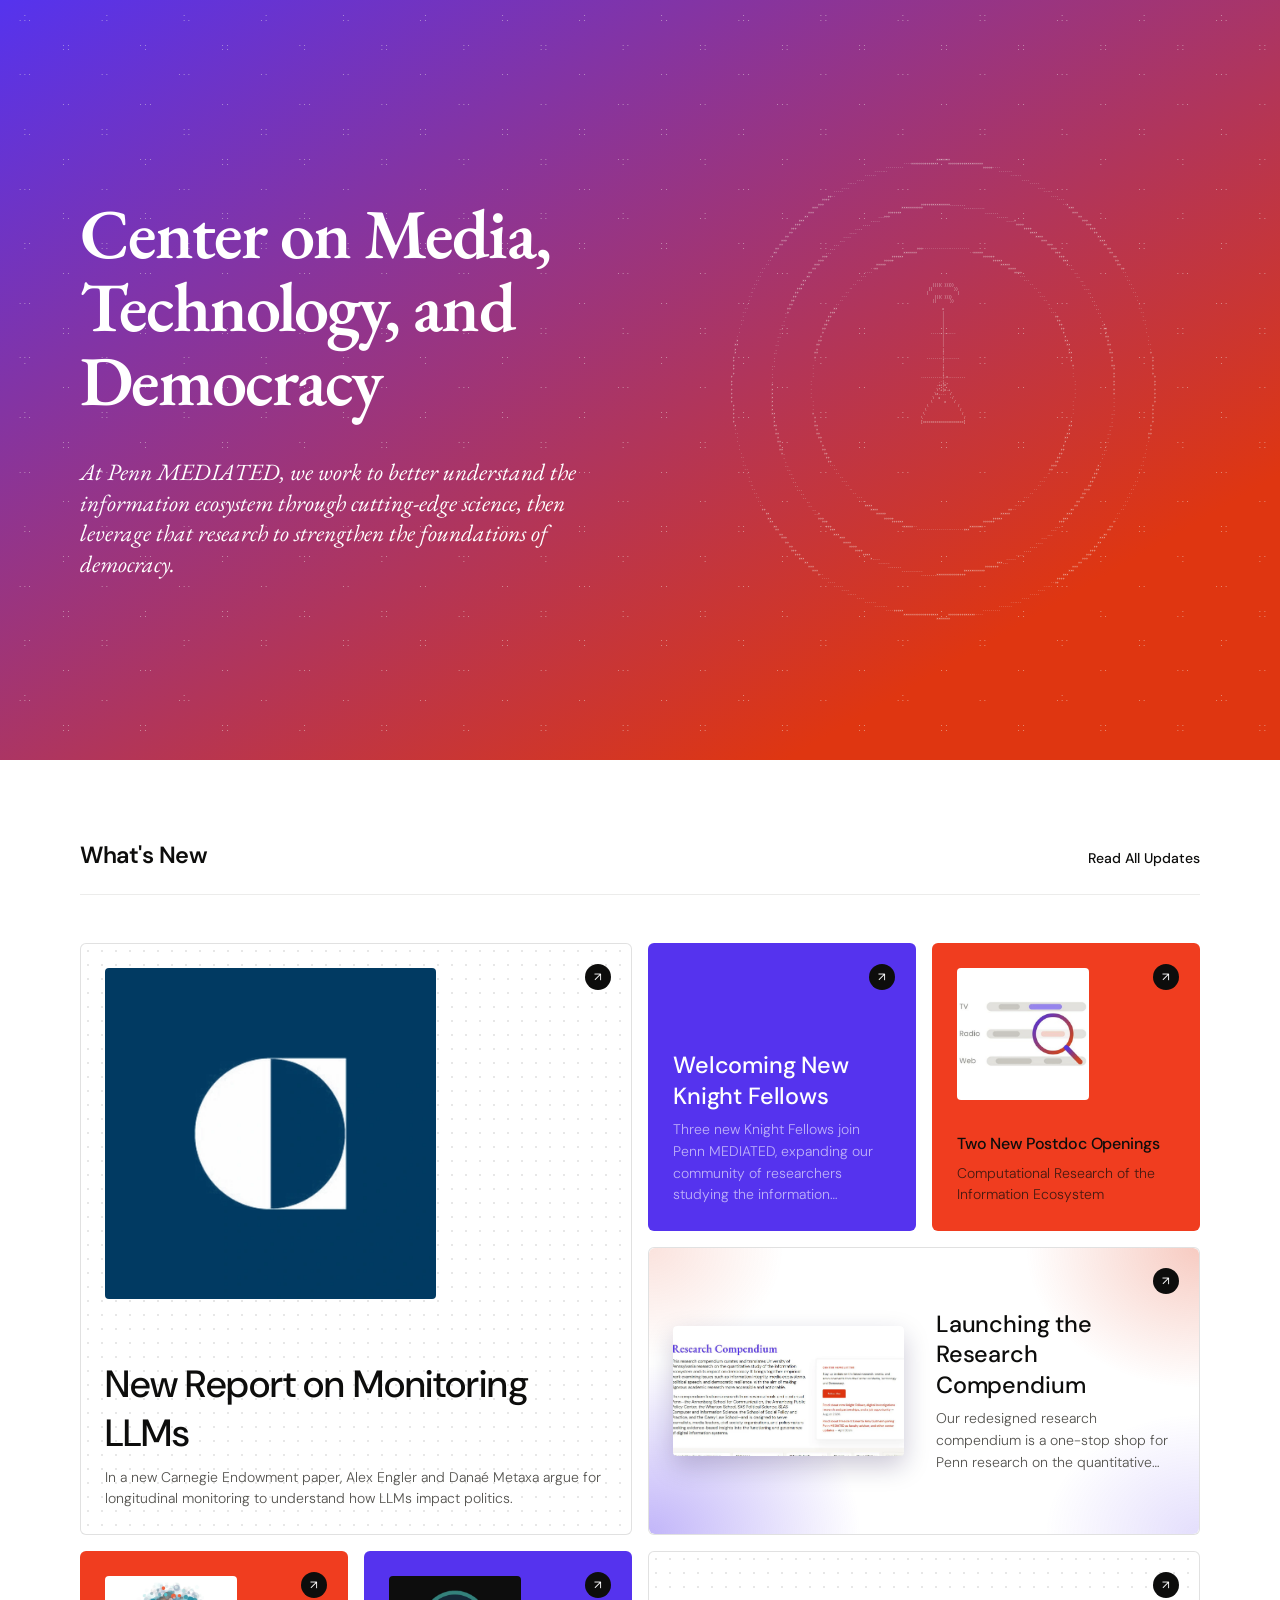
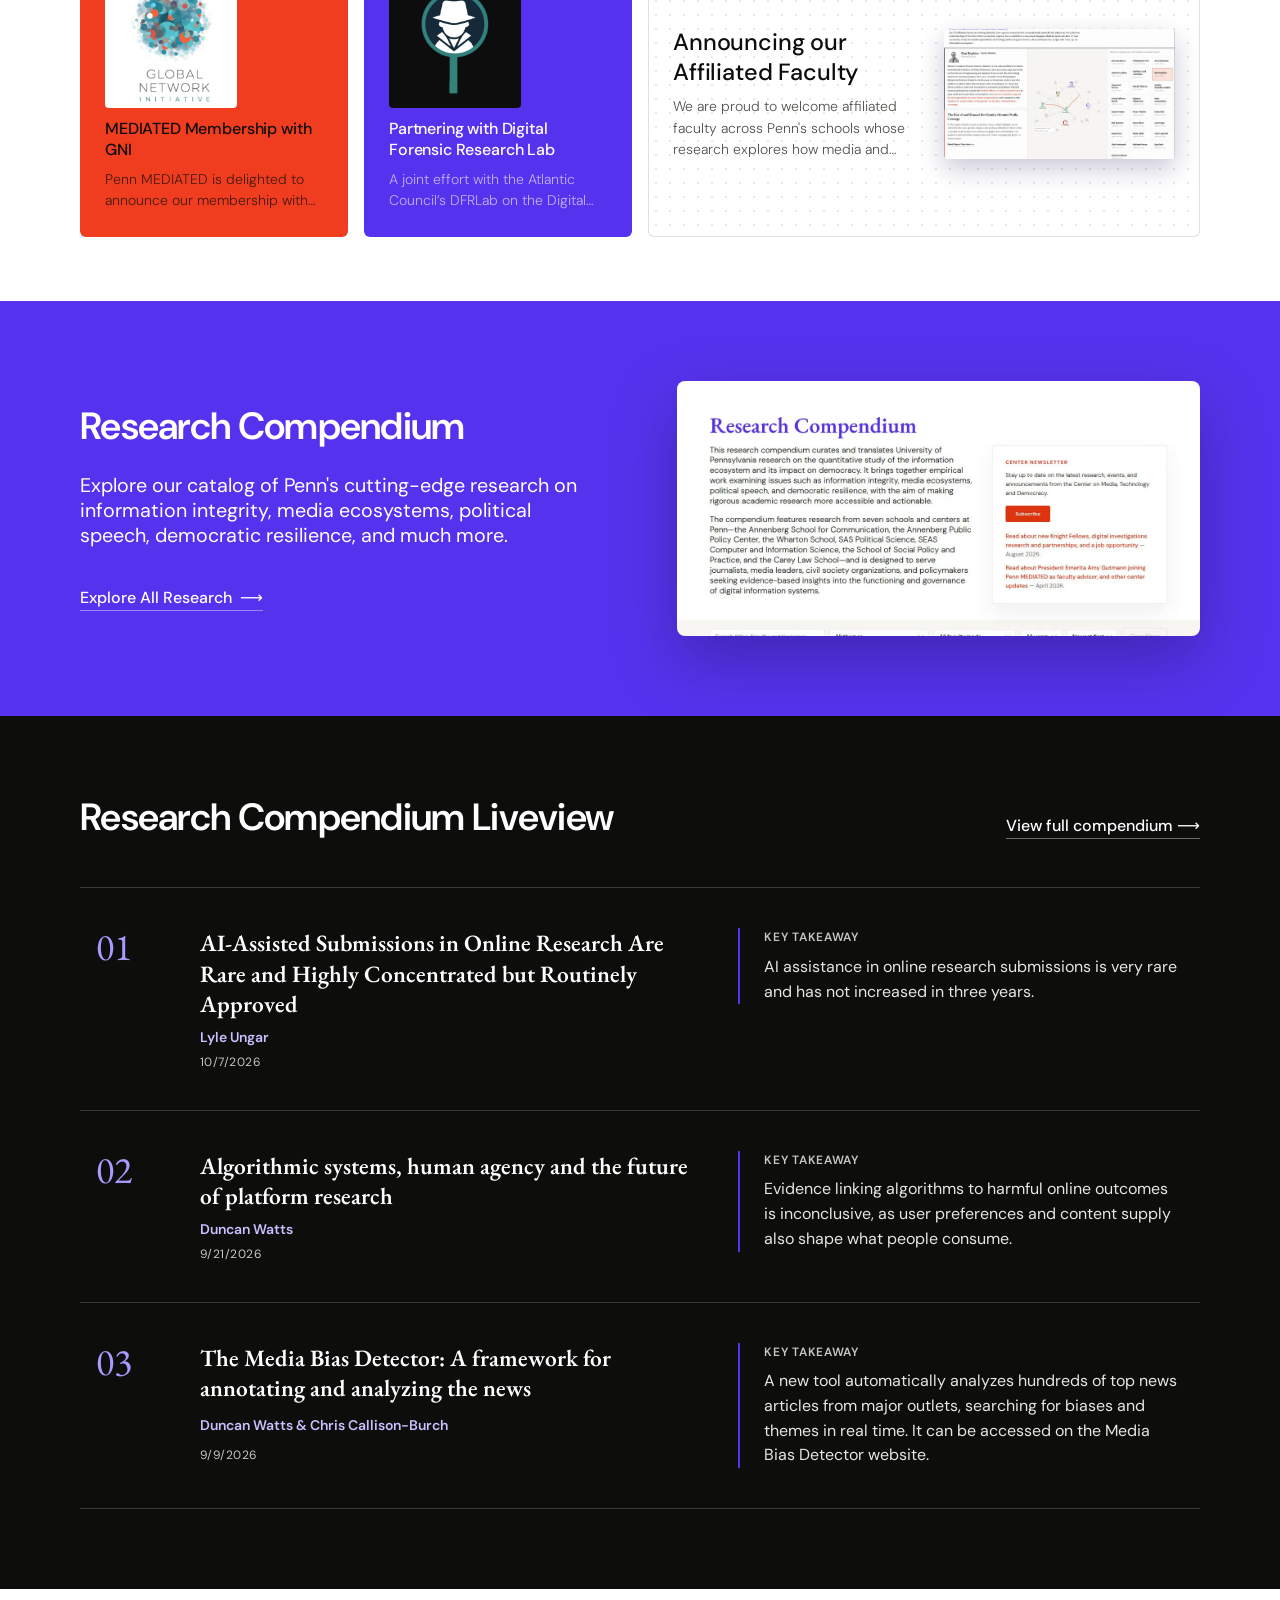
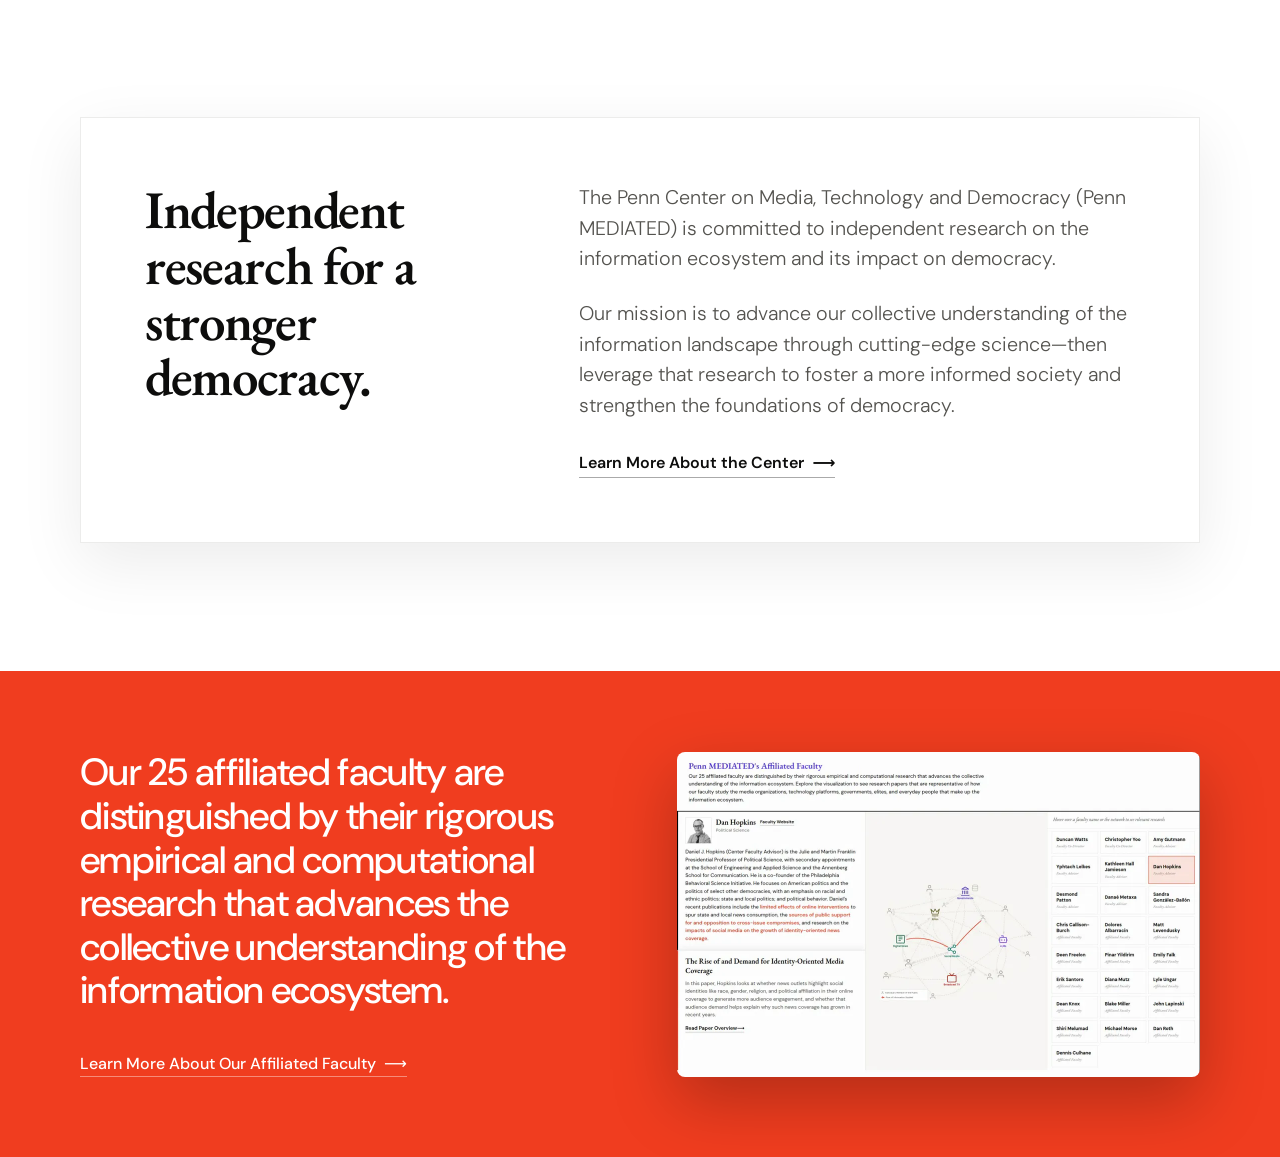
==== preview/refs-heads-dev/index.html @ 26c973ea "Publish refs/heads/dev (push)" ====
<!DOCTYPE html>
<html lang="en">
<head>
  <meta charset="UTF-8">
  <meta name="viewport" content="width=device-width, initial-scale=1.0">
  <title>Penn MEDIATED — Center on Media, Technology and Democracy</title>
  <link rel="preconnect" href="https://fonts.googleapis.com">
  <link rel="preconnect" href="https://fonts.gstatic.com" crossorigin>
  <link href="https://fonts.googleapis.com/css2?family=DM+Sans:opsz,wght@9..40,300;9..40,400;9..40,500;9..40,600;9..40,700&family=EB+Garamond:ital,wght@0,400;0,500;0,600;0,700;1,400;1,600&display=swap" rel="stylesheet">
  <link rel="stylesheet" href="styles.css">
</head>
<body>
 
  <!-- ── Hero ───────────────────────────────────────────────────── -->
  <section class="hero">

    <!-- Sparkle field only, full-bleed behind the whole gradient. The rings
         and tower stay in .hero__visual's own column. -->
    <div class="hero__dots" aria-hidden="true">
      <iframe class="hero__dots-frame" src="assets/broadcast-tower.html?layer=dots" title="" tabindex="-1" scrolling="no"></iframe>
    </div>

    <div class="hero__inner">

      <div class="hero__content">
        <h1 class="hero__title">Center on Media, Technology, and Democracy</h1>
        <p class="hero__subtitle">At Penn MEDIATED, we work to better understand the information ecosystem through cutting-edge science, then leverage that research to strengthen the foundations of democracy.</p>
      </div>

      <!-- The ASCII broadcast tower sits in its own column rather than behind
           the copy, so the dots never run through the text. -->
      <div class="hero__visual" aria-hidden="true">
        <iframe
          class="hero__visual-frame"
          src="assets/broadcast-tower.html"
          title="Interactive ASCII broadcast tower graphic"
          scrolling="no"
        ></iframe>
      </div>

    </div>

  </section>
 
  <!-- ── What's New ─────────────────────────────────────────────── -->
  <section class="whats-new" aria-labelledby="whats-new-heading">
    <div class="whats-new__inner">
      <div class="whats-new__head">
        <span id="whats-new-heading" class="whats-new__label">What's New</span>
        <a href="https://mediated.upenn.edu/blog/" target="_top" class="whats-new__all">Read All Updates</a>
      </div>
 
      <div class="whats-new__grid">

        <a href="https://carnegieendowment.org/research/2026/08/llms-artificial-intelligence-longitudinal-monitoring-norms-politics-research" target="_blank" rel="noopener noreferrer" class="news-card news-card--feature news-card--white">
          <span class="news-card__arrow" aria-hidden="true">&#8599;</span>
          <div class="news-card__media"><img src="assets/whats-new/carnegie-endowment.webp" width="800" height="800" alt="Carnegie Endowment for International Peace logo"></div>
          <div class="news-card__body news-card__body--bottom">
            <h3 class="news-card__title">New Report on Monitoring LLMs</h3>
            <p class="news-card__desc">In a new Carnegie Endowment paper, Alex Engler and Danaé Metaxa argue for longitudinal monitoring to understand how LLMs impact politics.</p>
          </div>
        </a>

        <a href="https://mediated.upenn.edu/blog/#knight-fellows" target="_top" class="news-card news-card--square news-card--purple">
          <span class="news-card__arrow" aria-hidden="true">&#8599;</span>
          <div class="news-card__body news-card__body--bottom">
            <h3 class="news-card__title">Welcoming New Knight Fellows</h3>
            <p class="news-card__desc">Three new Knight Fellows join Penn MEDIATED, expanding our community of researchers studying the information ecosystem.</p>
          </div>
        </a>

        <a href="https://mediated.upenn.edu/job-openings/" target="_top" class="news-card news-card--square news-card--orange">
          <span class="news-card__arrow" aria-hidden="true">&#8599;</span>
          <div class="news-card__media"><img src="assets/whats-new/magnifying-glass.webp" width="800" height="800" alt="Illustration of a magnifying glass scanning bars labelled TV, Radio and Web"></div>
          <div class="news-card__body news-card__body--bottom">
            <h3 class="news-card__title">Two New Postdoc Openings</h3>
            <p class="news-card__desc">Computational Research of the Information Ecosystem</p>
          </div>
        </a>

        <a href="https://mediated.upenn.edu/research-compendium/" target="_top" class="news-card news-card--wide news-card--brush">
          <span class="news-card__arrow" aria-hidden="true">&#8599;</span>
          <div class="news-card__media"><video src="assets/whats-new/research-compendium.mp4" poster="assets/whats-new/research-compendium-poster.webp" width="1278" height="622" autoplay muted loop playsinline preload="metadata" aria-label="Animated screenshot of the Research Compendium dashboard"></div>
          <div class="news-card__body news-card__body--bottom">
            <h3 class="news-card__title">Launching the Research Compendium</h3>
            <p class="news-card__desc">Our redesigned research compendium is a one-stop shop for Penn research on the quantitative study of the information ecosystem.</p>
          </div>
        </a>

        <a href="https://mediated.upenn.edu/blog/#gni-membership" target="_top" class="news-card news-card--square news-card--orange">
          <span class="news-card__arrow" aria-hidden="true">&#8599;</span>
          <div class="news-card__media"><img src="assets/whats-new/gni-membership.webp" width="800" height="800" alt="Global Network Initiative logo"></div>
          <div class="news-card__body news-card__body--bottom">
            <h3 class="news-card__title">MEDIATED Membership with GNI</h3>
            <p class="news-card__desc">Penn MEDIATED is delighted to announce our membership with the Global Network Initiative — a diverse community of institutions and experts working to advance a free and democratic technological future.</p>
          </div>
        </a>

        <a href="https://mediated.upenn.edu/blog/#dfrlab-partnership" target="_top" class="news-card news-card--square news-card--purple">
          <span class="news-card__arrow" aria-hidden="true">&#8599;</span>
          <div class="news-card__media"><img src="assets/whats-new/dfrlab-digital-sherlocks.webp" width="800" height="800" alt="The Digital Sherlocks magnifying-glass emblem"></div>
          <div class="news-card__body news-card__body--bottom">
            <h3 class="news-card__title">Partnering with Digital Forensic Research Lab</h3>
            <p class="news-card__desc">A joint effort with the Atlantic Council&#8217;s DFRLab on the Digital Sherlocks programme.</p>
          </div>
        </a>

        <a href="https://mediated.upenn.edu/faculty/" target="_top" class="news-card news-card--wide news-card--reverse news-card--white">
          <span class="news-card__arrow" aria-hidden="true">&#8599;</span>
          <div class="news-card__media"><video src="assets/whats-new/affiliated-faculty.mp4" poster="assets/whats-new/affiliated-faculty-poster.webp" width="1046" height="650" autoplay muted loop playsinline preload="metadata" aria-label="Animated screenshot of the Affiliated Faculty network, cycling through faculty profiles and their research papers"></div>
          <div class="news-card__body news-card__body--bottom">
            <h3 class="news-card__title">Announcing our Affiliated Faculty</h3>
            <p class="news-card__desc">We are proud to welcome affiliated faculty across Penn's schools whose research explores how media and technology shape political attitudes and the information ecosystem.</p>
          </div>
        </a>

      </div>
    </div>
  </section>
 
  <!-- ── Research CTA ───────────────────────────────────────────── -->
  <section class="research-cta" aria-labelledby="research-cta-heading">
    <div class="research-cta__inner">
      <div class="research-cta__copy">
        <h2 id="research-cta-heading" class="research-cta__title">Research Compendium</h2>
        <p class="research-cta__lead">Explore our catalog of Penn's cutting-edge research on information integrity, media ecosystems, political speech, democratic resilience, and much more.</p>
        <a href="https://mediated.upenn.edu/research-compendium/" target="_top" class="research-cta__link">Explore All Research <span aria-hidden="true">⟶</span></a>
      </div>
      <!-- Same destination as "Explore All Research". Out of the tab order and
           hidden from screen readers: the text link above is the accessible
           one, so keyboard and screen-reader users don't meet it twice. -->
      <a href="https://mediated.upenn.edu/research-compendium/" target="_top" class="research-cta__media" tabindex="-1" aria-hidden="true"><video src="assets/whats-new/research-compendium.mp4" poster="assets/whats-new/research-compendium-poster.webp" width="1278" height="622" autoplay muted loop playsinline preload="metadata" aria-label="Animated screenshot of the Penn MEDIATED Research Compendium being used" class="research-cta__image"></video></a>
    </div>
  </section>
 
  <!-- ── Research Compendium Liveview ───────────────────────────── -->
  <section class="liveview" aria-labelledby="liveview-heading">
    <div class="liveview__inner">
      <div class="liveview__head">
        <div>
          <h2 id="liveview-heading" class="liveview__title">Research Compendium Liveview</h2>
        </div>
        <a href="https://mediated.upenn.edu/research-compendium/" target="_top" class="liveview__all">View full compendium <span aria-hidden="true">⟶</span></a>
      </div>
      <ol class="liveview__list" id="liveview-list">
        <li class="liveview__item">
          <a class="liveview__card" href="https://arxiv.org/pdf/2610.09279" target="_blank" rel="noopener">
            <span class="liveview__meta">10/7/2026</span>
            <h3 class="liveview__paper">AI-Assisted Submissions in Online Research Are Rare and Highly Concentrated but Routinely Approved</h3>
            <p class="liveview__author">Lyle Ungar</p>
            <p class="liveview__takeaway"><span class="liveview__label">Key takeaway</span>AI assistance in online research submissions is very rare and has not increased in three years.</p>
          </a>
        </li>
        <li class="liveview__item">
          <a class="liveview__card" href="https://www.nature.com/articles/s43588-026-01038-1" target="_blank" rel="noopener">
            <span class="liveview__meta">9/21/2026</span>
            <h3 class="liveview__paper">Algorithmic systems, human agency and the future of platform research</h3>
            <p class="liveview__author">Duncan Watts</p>
            <p class="liveview__takeaway"><span class="liveview__label">Key takeaway</span>Evidence linking algorithms to harmful online outcomes is inconclusive, as user preferences and content supply also shape what people consume.</p>
          </a>
        </li>
        <li class="liveview__item">
          <a class="liveview__card" href="https://www.science.org/doi/10.1126/sciadv.aea7456" target="_blank" rel="noopener">
            <span class="liveview__meta">9/9/2026</span>
            <h3 class="liveview__paper">The Media Bias Detector: A framework for annotating and analyzing the news</h3>
            <p class="liveview__author">Duncan Watts &amp; Chris Callison-Burch</p>
            <p class="liveview__takeaway"><span class="liveview__label">Key takeaway</span>A new tool automatically analyzes hundreds of top news articles from major outlets, searching for biases and themes in real time. It can be accessed on the Media Bias Detector website.</p>
          </a>
        </li>
      </ol>
    </div>
  </section>
  <script>
  /* Liveview: refresh the three newest entries from the compendium itself.
     Falls back silently to the markup above if the fetch or parse fails. */
  (function () {
    var list = document.getElementById('liveview-list');
    fetch('https://pennmediated.github.io/research-compendium/').then(function (r) { return r.text(); }).then(function (t) {
      var s = t.indexOf('const ENTRIES = ');
      if (s < 0) return;
      s += 16;
      var e = t.indexOf('\n];', s) + 2;
      var data = JSON.parse(t.slice(s, e)).slice(0, 3);
      if (!data.length) return;
      var esc = function (v) { var d = document.createElement('div'); d.textContent = v; return d.innerHTML; };
      list.innerHTML = data.map(function (x) {
        return '<li class="liveview__item"><a class="liveview__card" href="' + esc(x.url) + '" target="_blank" rel="noopener">' +
          '<span class="liveview__meta">' + esc(x.date) + '</span>' +
          '<h3 class="liveview__paper">' + esc(x.title) + '</h3>' +
          '<p class="liveview__author">' + esc(x.faculty) + '</p>' +
          '<p class="liveview__takeaway"><span class="liveview__label">Key takeaway</span>' + esc(x.takeaway) + '</p></a></li>';
      }).join('');
    }).catch(function () {});
  })();
  </script>

  <!-- ── About the Center ───────────────────────────────────────── -->
  <section class="about-center" aria-labelledby="about-center-heading">
    <div class="about-center__inner">
      <div class="about-center__card">
        <div class="about-center__heading">
          <h2 id="about-center-heading" class="about-center__title">Independent research for a stronger democracy.</h2>
        </div>
        <div class="about-center__copy">
          <p>The Penn Center on Media, Technology and Democracy (Penn MEDIATED) is committed to independent research on the information ecosystem and its impact on democracy.</p>
          <p>Our mission is to advance our collective understanding of the information landscape through cutting-edge science—then leverage that research to foster a more informed society and strengthen the foundations of democracy.</p>
          <a href="https://mediated.upenn.edu/about/" target="_top" class="about-center__link">Learn More About the Center <span aria-hidden="true">⟶</span></a>
        </div>
      </div>
    </div>
  </section>
 
  <!-- ── Faculty CTA ────────────────────────────────────────────── -->
  <section class="faculty-cta">
    <div class="faculty-cta__inner">
      <div class="faculty-cta__copy">
        <p class="faculty-cta__lead">Our 25 affiliated faculty are distinguished by their rigorous empirical and computational research that advances the collective understanding of the information ecosystem.</p>
        <a href="https://mediated.upenn.edu/faculty/" target="_top" class="faculty-cta__link">Learn More About Our Affiliated Faculty <span aria-hidden="true">⟶</span></a>
      </div>
      <!-- Same destination as the link above; see the research CTA note. -->
      <a href="https://mediated.upenn.edu/faculty/" target="_top" class="faculty-cta__media" tabindex="-1" aria-hidden="true"><video src="assets/whats-new/affiliated-faculty.mp4" poster="assets/whats-new/affiliated-faculty-poster.webp" width="1046" height="650" autoplay muted loop playsinline preload="metadata" aria-label="Animated screenshot of the Affiliated Faculty network, cycling through faculty profiles and their research papers" class="faculty-cta__image"></video></a>
    </div>
  </section>



  <!-- The two animated cards are muted, looping <video> rather than GIF.
       CSS can't stop autoplay, so honour prefers-reduced-motion here:
       pause each one and rewind to its poster frame. -->
  <script>
    if (window.matchMedia('(prefers-reduced-motion: reduce)').matches) {
      document.querySelectorAll('video[autoplay]').forEach(function (v) {
        v.autoplay = false; v.pause(); v.currentTime = 0; v.removeAttribute('loop');
      });
    }
  </script>


  <!-- Auto-resize when embedded: posts this page's height to the parent so an
       <iframe> can size itself to the content instead of guessing a fixed
       height. No-op when the page is opened directly. Every Penn MEDIATED repo
       sends the same { frameHeight } message — see the README. -->
  <script>
    (function () {
      if (window.self === window.top) return;
      var lastSentHeight = 0;
      function sendHeight() {
        /* MEASURE THE BODY, NEVER documentElement. <html> stretches to fill the
           frame, so documentElement.scrollHeight can never report LESS than the
           frame's current height — feeding it back pins the iframe at whatever
           it already is and it can never shrink. Anything that inflates it once
           during load (webfonts settling, the reveal transforms) is then
           permanent, which is what left a tall band of white above the footer.
           body.scrollHeight is content-driven and can go down as well as up.
           Verified 2026-09: at 1512px wide home's real content is 3879px while
           documentElement.scrollHeight reported 4766px, the frame's own height. */
        var h = Math.ceil(Math.max(document.body.scrollHeight, document.body.offsetHeight));
        if (Math.abs(h - lastSentHeight) < 2) return;
        lastSentHeight = h;
        window.parent.postMessage({ frameHeight: h }, '*');
      }
      window.addEventListener('load', sendHeight);
      window.addEventListener('resize', sendHeight);
      if (document.fonts && document.fonts.ready) { document.fonts.ready.then(sendHeight); }
      if (window.ResizeObserver) { new ResizeObserver(sendHeight).observe(document.body); }
      /* Late-settling layout: webfonts swapping in, images decoding, a lazy
         iframe resolving. ResizeObserver catches most of it, but a change that
         lands between the last observed tick and paint can leave the frame a
         few px short of the content. Two cheap re-measures after load close
         that window; sendHeight's hysteresis makes a no-op re-post free. */
      setTimeout(sendHeight, 300);
      setTimeout(sendHeight, 1200);
    })();
  </script>

</body>
</html>
---- preview/refs-heads-dev/styles.css ----
/* =============================================================================
   Atlassian Spacing Tokens — 8px base unit
   https://atlassian.design/foundations/spacing
   Shared conventions with the Penn MEDIATED /about repo for brand consistency.
   ============================================================================= */
:root {
  --space-025:   2px;
  --space-050:   4px;
  --space-075:   6px;
  --space-100:   8px;
  --space-150:  12px;
  --space-200:  16px;
  --space-250:  20px;
  --space-300:  24px;
  --space-400:  32px;
  --space-500:  40px;
  --space-600:  48px;
  --space-800:  64px;
  --space-1000: 80px;

  /* ── Figma colour tokens ── */
  --c-bg:         #ffffff;
  --c-dark:       #0d0d0c;          /* rgb(13,13,12)   */
  --c-nav-bg:     rgba(13,13,12,0.92);
  --c-light-bg:   #f8f7f4;          /* rgb(248,247,244)*/
  --c-accent:     #5533ee;          /* rgb(85,51,238)  */
  --c-red:        #f03d1f;          /* rgb(240,61,31)  */
  /* Deeper red-orange — the gradient's closing stop, promoted to a token
     of its own. Link text on a white/light ground uses this: --c-red
     only reaches ~3.9:1 against white, this clears 4.5:1. --c-red stays
     the brand accent for fills, borders, icons, tags and labels. */
  --c-red-dark:   #df3611;

  /* Orange-red at 12% on white, from the sitewide accent palette (slot 2).
     A light tile colour for the grid — replaces the near-black tile.
     Text on it is --c-dark rather than the palette's brown text-on-tint
     (#7b2719): the tint is light enough that black clears contrast easily
     and reads cleaner beside the solid-orange tile. */
  --c-peach:      #fce4dc;
  --c-gray:       #888680;          /* rgb(136,134,128)*/
  --c-gray-dark:  #54534f;          /* rgb(84,83,79) — opaque body copy, ~8:1 contrast on white */
  --c-muted:      #c8c6c0;          /* rgb(200,198,192) date/meta text */
  --c-white:      #ffffff;

  /* Brand gradient — used on the hero, matches /about's orbital section
     and newsletter/supporters block exactly: 150deg #5533ee 0% → #df3611 81% */
  --c-gradient: linear-gradient(150deg, #5533ee 0%, var(--c-red-dark) 81%);

  /* ── Figma typography tokens ── */
  /* Two families, no third — and the split is by what the text IS, not by
     heading level. --f-serif: page titles, and titles of works or names of
     people (a post title, a paper title, a person's name), plus pull-quote
     copy. --f-sans: section headings, card and UI labels, running prose,
     metadata, controls and uppercase micro-labels.
     The one that trips people up: a SECTION HEADING IS NOT SERIF. Serif
     marks a thing that has its own name; sans marks the furniture around
     it. See README -> Typography. */
  --f-serif: 'EB Garamond', Georgia, 'Times New Roman', serif;
  --f-sans:  'DM Sans', system-ui, -apple-system, sans-serif;
  /* ── Type scale (sitewide — see README) ──
     Fluid clamps interpolate across the viewport, so tablet needs no
     separate breakpoint. 12px is the floor for page copy; the .nav/.brand
     component keeps its own Figma-spec'd sizes (see README). */
  --fs-display:     clamp(36px, 22.7px + 3.70vw, 76px);
  --fs-h1:          clamp(36px, 29.3px + 1.85vw, 56px);
  --fs-h2:          clamp(26px, 21.3px + 1.30vw, 40px);
  --fs-h3:          clamp(20px, 18.7px + 0.37vw, 24px);
  --fs-lede:        clamp(18px, 17.3px + 0.19vw, 20px);
  --fs-body:        16px;
  --fs-small:       14px;
  --fs-small-serif: 15px;
  --fs-micro:       12px;

  --lh-display: 1.05;
  --lh-heading: 1.15;
  --lh-lede:    1.26;
  --lh-title:   1.3;
  --lh-body:    1.55;

  /* ── Page layout ── */
  --max-w: 1440px;
  --pad-x: var(--space-1000);   /* 80px side padding — page-level rhythm */
  --nav-h: 52px;
}

/* Side padding scales down on smaller screens — 80px fixed padding eats
   ~43% of a 375px phone width otherwise. */
@media (max-width: 900px) {
  :root { --pad-x: var(--space-400); }  /* 32px */
}
@media (max-width: 480px) {
  :root { --pad-x: var(--space-250); }  /* 20px */
}

/* =============================================================================
   Reset
   ============================================================================= */
*, *::before, *::after { box-sizing: border-box; margin: 0; padding: 0; }
html { scroll-behavior: smooth; }
body {
  font-family: var(--f-sans);
  color: var(--c-dark);
  background: var(--c-bg);
  -webkit-font-smoothing: antialiased;
  -moz-osx-font-smoothing: grayscale;
  overflow-x: hidden;
}
ul, ol { list-style: none; }
a { color: inherit; text-decoration: none; }
img, video { max-width: 100%; height: auto; display: block; }
button { font: inherit; cursor: pointer; }

.sr-only {
  position: absolute; width: 1px; height: 1px; padding: 0;
  margin: -1px; overflow: hidden; clip: rect(0,0,0,0);
  white-space: nowrap; border-width: 0;
}

/* =============================================================================
   Shared inner container
   ============================================================================= */
.nav__inner,
.hero__inner,
.whats-new__inner,
.research-cta__inner,
.about-center__inner,
.faculty-cta__inner,
.footer__inner,
.footer__bottom {
  width: 100%;
  max-width: var(--max-w);
  margin-inline: auto;
  padding-inline: var(--pad-x);
}

/* =============================================================================
   NAV
   Figma: 1434×52, fill rgba(13,13,12,.92), sticky over the hero
   ============================================================================= */
.nav {
  position: sticky;
  top: 0;
  z-index: 100;
  height: var(--nav-h);
  background: var(--c-nav-bg);
  backdrop-filter: blur(12px);
}

.nav__inner {
  display: flex;
  align-items: center;
  justify-content: space-between;
  height: 100%;
}

/* Brand lockup: concentric red ring mark + PENN/MEDIATED wordmark.
   Nav = PENN caption above italic-mixed MEDIATED; footer reverses the
   stack and drops the italic, per Figma's two distinct treatments. */
.brand { display: flex; align-items: center; gap: var(--space-150); }

.brand__mark {
  position: relative;
  width: 24px;
  height: 24px;
  flex-shrink: 0;
  border-radius: 50%;
  border: 1.5px solid var(--c-red);
}

.brand__mark::before {
  content: '';
  position: absolute;
  inset: 5px;
  border-radius: 50%;
  border: 1.5px solid var(--c-red);
  opacity: 0.6;
}

.brand__dot {
  position: absolute;
  top: 50%;
  left: 50%;
  width: 5px;
  height: 5px;
  border-radius: 50%;
  background: var(--c-red);
  transform: translate(-50%, -50%);
}

.brand__text { display: flex; flex-direction: column; }

.brand__eyebrow {
  font-family: var(--f-sans);
  font-size: 9.5px;
  font-weight: 500;
  letter-spacing: 1.8px;
  text-transform: uppercase;
  color: rgba(255,255,255,0.35);
}

.brand__word {
  font-family: var(--f-serif);
  font-size: 15px;
  font-weight: 600;
  letter-spacing: 0.13px;
  color: var(--c-white);
}

.brand__word em { font-style: italic; }
.brand__word--upright { font-style: normal; font-size: 18px; }

.brand--footer .brand__mark { width: 26px; height: 26px; }
.brand--footer .brand__text { gap: var(--space-025); }

.nav__links {
  display: flex;
  align-items: center;
  gap: var(--space-500);   /* 40px between nav items */
}

.nav__subscribe {
  display: inline-flex;
  align-items: center;
  justify-content: center;
  height: 28px;
  padding-inline: var(--space-200);
  font-family: var(--f-sans);
  font-size: 11px;
  font-weight: 600;
  letter-spacing: 0.44px;
  color: var(--c-white);
  background: var(--c-red-dark);
  border-radius: 100px;
  transition: opacity 0.15s;
}

.nav__subscribe:hover { opacity: 0.85; }

/* =============================================================================
   HERO
   Figma "HorizontalBorder": dark bg + subtle grid texture + gradient wash,
   giant EB Garamond headline (115px), visualization graphic right, ticker foot
   ============================================================================= */
.hero {
  position: relative;
  overflow: hidden;
  background-color: var(--c-dark);
  background-image: url(assets/hero-bg.png);
  background-size: cover;
  background-position: center top;
  background-repeat: no-repeat;
}

/* Fully opaque gradient overlay, same as /about's .orbital::before —
   covers the background texture entirely, matching that section's
   brighter, cleaner depth instead of a darker/translucent wash. */
.hero::before {
  content: '';
  position: absolute;
  inset: 0;
  background: var(--c-gradient);
  pointer-events: none;
}

.hero__inner {
  position: relative;
  z-index: 2;
  display: grid;
  grid-template-columns: minmax(0, 1.05fr) minmax(0, 1fr);
  /* Side by side, the copy is centred against the tower art, and stays
     centred as the title turns into "Penn MEDIATED" (the heading's height
     animates, so the block eases into its new centre rather than jumping).
     This is the one page whose title is not 80px below the menu on desktop;
     stacked (under 900px) it is, like every other page. */
  align-items: center;
  gap: var(--space-800);
  padding-block: var(--space-1000) var(--space-800);
  /* Fixed px, never vh: this page is embedded in an iframe sized to its own
     content, so viewport units are circular here. */
  min-height: 760px;
}


/* Copy column, beside the tower column (stacked above it under 900px). */
.hero__content {
  position: relative;
  z-index: 2;
  max-width: 620px;
  text-align: left;
}


/* h1: EB Garamond ~96px (scaled down from Figma's 115px for web),
   ls=-2.7%, lh tight. A tight shadow (not a big blur) keeps it legible
   without smudging into a haze over the gradient.
   Weight 600 per the sitewide serif-title rule. Figma specified Medium
   (500); at --fs-display over a gradient the extra weight also helps it
   hold up, so the two reasons point the same way. */
.hero__title {
  font-family: var(--f-serif);
  font-weight: 600;
  font-size: var(--fs-display);
  line-height: var(--lh-display);
  letter-spacing: -0.028em;
  color: var(--c-white);
  margin-bottom: var(--space-500);
  /* No text shadow (removed Sept 2026 by request): white on the gradient reads
     cleanly on its own now that the tower sits in its own column. */
}

.hero__subtitle {
  display: block;
  /* EB Garamond italic, no shadow (Sept 2026), a deliberate exception to
     "running prose is sans": it reads as the title's companion line. One
     step up from --fs-lede (Garamond runs small for its size) and weight
     400, the italic weight loaded in index.html's Google Fonts link. */
  font-family: var(--f-serif);
  font-style: italic;
  font-size: var(--fs-h3);
  font-weight: 400;
  line-height: var(--lh-title);
  color: var(--c-white);
  max-width: 540px;
}

/* Not a link. It used to be a white, un-underlined <a> to /about — the
   one treatment on the site that matched none of the five hyperlink
   categories (see README -> Hyperlinks), so it was demoted to plain
   hero copy rather than given an underline it was never designed for.
   The About page is reachable from the nav. */

/* Full-bleed layer: sits above the gradient wash but behind the text, so
   the graphic's dissipating particles can drift across the whole hero
   instead of being boxed into a corner. */
/* Full-bleed sparkle field, behind the copy and the tower alike. Inert to
   the pointer so it never steals a click or a text selection. */
.hero__dots {
  position: absolute;
  inset: 0;
  z-index: 0;
  pointer-events: none;
}
.hero__dots-frame {
  display: block;
  width: 100%;
  height: 100%;
  border: none;
  background: transparent;
  pointer-events: none;
}

/* The tower has its own column rather than sitting behind the copy, so the
   two never fight for the same space. */
.hero__visual {
  position: relative;
  z-index: 1;
  min-height: 460px;
  align-self: stretch;
}

/* Interactive ASCII graphic (assets/broadcast-tower.html) — background is
   transparent so the hero's own gradient shows through underneath it. */
.hero__visual-frame {
  /* Absolutely filled rather than height: 100%. Once the hero stacks to one
     column, .hero__visual has only a min-height, and Safari then resolves a
     percentage height to nothing and falls back to an iframe's default
     150px: the tower art was drawn into a 150px strip and came out tiny. */
  position: absolute;
  inset: 0;
  display: block;
  width: 100%;
  height: 100%;
  border: none;
  background: transparent;
}

/* Not interactive on touch screens. The graphic responds to a dragging
   finger, which meant a swipe that started on it moved the art instead of
   the page — on a phone, where the art fills most of the first screen, the
   hero could not be scrolled past. (hover: none) is phones and tablets; a
   laptop with a mouse keeps the interaction. The art still animates. */
@media (hover: none) {
  .hero__visual-frame { pointer-events: none; }
}

/* =============================================================================
   WHAT'S NEW  —  bento article grid, 6-unit column system
   Figma "Imported HTML": row 1 = 3+1+2 units, row 2 = 2+2+1+1 units
   ============================================================================= */
/* Standard section spacing: generous top breathing room before a new
   section's heading, per common web UX rhythm (section gap > element gap). */
/* padding-bottom gives breathing room before the hard color transition
   into the Research CTA section below. */
.whats-new { background: var(--c-white); padding-top: var(--space-1000); padding-bottom: var(--space-800); }

.whats-new__head {
  display: flex;
  flex-wrap: wrap;
  align-items: baseline;
  justify-content: space-between;
  row-gap: var(--space-100);
  padding-bottom: var(--space-300);
  border-bottom: 1px solid rgba(13,13,12,0.08);
}

.whats-new__label {
  font-family: var(--f-sans);
  font-size: var(--fs-h3);
  font-weight: 600;
  letter-spacing: -0.02em;
  color: var(--c-dark);
}

.whats-new__all {
  font-family: var(--f-sans);
  font-size: var(--fs-small);
  font-weight: 500;
  color: var(--c-dark);
  transition: opacity 0.15s;
}

.whats-new__all:hover { opacity: 0.6; }

/* Four-column tile grid. The first card is automatically featured across
   two columns; all remaining cards occupy one column each. */
.whats-new__grid {
  display: grid;
  grid-template-columns: repeat(4, 1fr);
  gap: 1px;
  margin-top: var(--space-600);
  background: rgba(13,13,12,0.1);   /* shows through the 1px gaps as hairlines */
}

@media (max-width: 900px) {
  .whats-new__grid { grid-template-columns: repeat(2, 1fr); }
}

@media (max-width: 480px) {
  .whats-new__grid { grid-template-columns: 1fr; }
}

.news-card {
  position: relative;
  display: flex;
  flex-direction: column;
  background: var(--c-white);
  overflow: hidden;
}

/* The newest update always leads the markup, so :first-child makes the
   featured treatment automatic whenever the grid is refreshed. It occupies
   two grid positions as one wide card; later cards flow into the next open
   position without needing manual placement. */
.news-card:first-child {
  grid-column: span 2;
}

.news-card:first-child .news-card__image {
  aspect-ratio: 2 / 1;
}

@media (max-width: 480px) {
  .news-card:first-child {
    grid-column: span 1;
  }

  .news-card:first-child .news-card__image {
    aspect-ratio: 16 / 9;
  }
}

.news-card--dark   { background: var(--c-dark); color: var(--c-white); }
.news-card--purple { background: var(--c-accent); color: var(--c-white); }
.news-card--red    { background: var(--c-red); color: var(--c-white); }

/* Image is a landscape 16:9 rectangle sitting above the text, not filling
   the whole tile — the text body below is a plain rectangle that sizes to
   its (clamped) content instead of being forced into the image box. 16:9
   is deliberately landscape: the What's New sources are almost all wide
   images (~2:1), so a landscape tile conforms to them and crops far less
   than the old square did. EVERY card image fills that box edge to edge
   (object-fit: cover) — photos, videos and logo/brand graphics alike — so
   the grid reads as one consistent set of tiles. Very wide lockups still
   get their sides cropped, so upload at the 16:9 size in the README
   image-size table. */
.news-card__image {
  width: 100%;
  aspect-ratio: 16 / 9;
  overflow: hidden;
}

.news-card__image img,
.news-card__image video { width: 100%; height: 100%; object-fit: cover; }

.news-card__arrow {
  position: absolute;
  top: var(--space-250);
  right: var(--space-250);
  z-index: 1;
  display: flex;
  align-items: center;
  justify-content: center;
  flex-shrink: 0;
  width: 26px;
  height: 26px;
  border-radius: 50%;
  background: var(--c-dark);
  color: var(--c-white);
  font-size: var(--fs-micro);
  transition: transform 0.2s ease, background-color 0.2s ease;
}

/* Every grid arrow is the standard black circle with a white arrow, except on
   the black tiles, where black would vanish: there it stays a translucent
   grey circle. All of them run the gradient on hover (below). */
.news-card--dark .news-card__arrow { background: rgba(255,255,255,0.14); }

/* Hover affordance: arrow pops and slides through an animated brand
   gradient (matches the person-card arrow treatment on the
   team-leadership site) instead of a flat color, same transition/size
   on every card regardless of variant. */
.news-card:hover .news-card__arrow {
  transform: scale(1.15) translate(2px, -2px);
  background: linear-gradient(100deg, var(--c-accent), var(--c-red), var(--c-accent));
  background-size: 220% 100%;
  animation: news-card-arrow-slide 1.2s linear infinite;
}

@keyframes news-card-arrow-slide {
  0%   { background-position: 0% 50%; }
  100% { background-position: 200% 50%; }
}


.news-card__body {
  display: flex;
  flex-direction: column;
  gap: var(--space-100);
  padding: var(--space-300);
}

.news-card__body--bottom { margin-top: auto; }



.news-card__title {
  font-family: var(--f-sans);
  font-size: var(--fs-body);
  font-weight: 500;
  letter-spacing: -0.152px;
  line-height: var(--lh-title);
  color: var(--c-dark);
  display: -webkit-box;
  -webkit-box-orient: vertical;
  -webkit-line-clamp: 2;
  overflow: hidden;
}

.news-card__desc {
  font-family: var(--f-sans);
  font-size: var(--fs-small);
  font-weight: 300;
  line-height: var(--lh-body);
  color: var(--c-gray-dark);
  display: -webkit-box;
  -webkit-box-orient: vertical;
  -webkit-line-clamp: 2;
  overflow: hidden;
}

.news-card--dark .news-card__title,
.news-card--purple .news-card__title,
.news-card--red .news-card__title { color: var(--c-white); }

.news-card--dark .news-card__desc,
.news-card--purple .news-card__desc,
.news-card--red .news-card__desc { color: rgba(255,255,255,0.55); }

.news-card__date {
  margin-top: var(--space-100);
  font-family: var(--f-sans);
  font-size: var(--fs-micro);
  font-weight: 400;
  letter-spacing: 0.336px;
  color: var(--c-muted);
}

.news-card--dark .news-card__date,
.news-card--purple .news-card__date,
.news-card--red .news-card__date { color: rgba(255,255,255,0.35); }

/* =============================================================================
   RESEARCH CTA
   Figma "Section": purple 1443×465, big DM Sans headline + dashboard image
   ============================================================================= */
.research-cta {
  background: var(--c-accent);
  padding-block: var(--space-1000);
}

.research-cta__inner {
  /* Two columns that shrink together, rather than a flex row that wrapped
     at ~1100px and left a half-width column of text, a small image and a
     wide empty band. Stacked layout: see the 900px rule under FACULTY CTA. */
  display: grid;
  grid-template-columns: minmax(0, 500px) minmax(0, 523px);
  justify-content: space-between;
  align-items: center;
  gap: var(--space-800);
}

.research-cta__copy { max-width: 500px; }

/* Section heading on a colour band: DM Sans (a section heading is never
   serif), weight 600 — 700 is for white grounds, 600 on colour. Carries the
   size the lead used to have, so the band now reads title-then-supporting-copy
   instead of opening on a full-size sentence. */
.research-cta__title {
  font-family: var(--f-sans);
  font-size: var(--fs-h2);
  font-weight: 600;
  line-height: var(--lh-heading);
  letter-spacing: -0.704px;
  color: var(--c-white);
  margin-bottom: var(--space-300);
}

/* Demoted from --fs-h2 to --fs-lede now that it sits under a heading. The
   negative tracking went with it: -0.704px is display tracking and reads as
   cramped at 20px. Weight 400 rather than the 300 used for ledes on white —
   thin white text on the purple band loses too much. */
.research-cta__lead {
  font-family: var(--f-sans);
  font-size: var(--fs-lede);
  font-weight: 400;
  line-height: var(--lh-lede);
  letter-spacing: 0;
  color: var(--c-white);
  margin-bottom: var(--space-500);
}

.research-cta__link {
  display: inline-flex;
  align-items: center;
  gap: var(--space-100);
  font-family: var(--f-sans);
  font-size: var(--fs-body);
  font-weight: 500;
  color: var(--c-white);
  border-bottom: 1px solid rgba(255,255,255,0.4);
  padding-bottom: 2px;
  transition: opacity 0.15s;
}

.research-cta__link:hover { opacity: 0.75; }

.research-cta__image {
  display: block;
  width: 100%;
  height: auto;
  border-radius: var(--space-100);
  box-shadow: 0 24px 64px rgba(0,0,0,0.25);
}

/* =============================================================================
   ABOUT THE CENTER
   White editorial card between the purple research and orange faculty CTAs.
   ============================================================================= */
.about-center {
  background: var(--c-white);
  padding-block: var(--space-800);
  margin-block: var(--space-800);
}

.about-center__card {
  display: grid;
  grid-template-columns: minmax(0, 0.8fr) minmax(0, 1.2fr);
  gap: var(--space-800);
  align-items: start;
  padding: var(--space-800);
  background: var(--c-white);
  border: 1px solid rgba(13,13,12,0.08);
  box-shadow: 0 20px 60px rgba(13,13,12,0.08);
}

.about-center__heading {
  display: flex;
  flex-direction: column;
  gap: var(--space-250);
}

.about-center__title {
  max-width: 520px;
  font-family: var(--f-serif);
  font-size: var(--fs-h1);
  font-weight: 600;
  line-height: var(--lh-display);
  letter-spacing: -0.025em;
  color: var(--c-dark);
}

.about-center__copy {
  display: flex;
  flex-direction: column;
  gap: var(--space-300);
  max-width: 680px;
}

.about-center__copy p {
  font-family: var(--f-sans);
  font-size: var(--fs-lede);
  font-weight: 300;
  line-height: var(--lh-body);
  color: var(--c-gray-dark);
}

.about-center__link {
  display: inline-flex;
  align-items: center;
  align-self: flex-start;
  gap: var(--space-100);
  margin-top: var(--space-100);
  padding-bottom: var(--space-050);
  font-family: var(--f-sans);
  font-size: var(--fs-body);
  font-weight: 600;
  color: var(--c-dark);
  border-bottom: 1px solid rgba(13,13,12,0.35);
  transition: color 0.15s, border-color 0.15s;
}

.about-center__link:hover {
  color: var(--c-red-dark);
  border-color: var(--c-red-dark);
}

@media (max-width: 760px) {
  .about-center__card {
    grid-template-columns: 1fr;
    gap: var(--space-500);
    padding: var(--space-400);
  }
}

/* =============================================================================
   FACULTY CTA
   Same pattern as RESEARCH CTA above (copy left, image right), --c-red
   (brand red/orange) instead of --c-accent so the two CTAs read as a pair
   without being identical.
   ============================================================================= */
.faculty-cta {
  background: var(--c-red);
  padding-block: var(--space-1000);
  /* No margin-bottom. This is the LAST section on the page, and the page is
     embedded at its exact content height: a trailing margin is white space
     between the orange block and the global footer's signal band, and it does
     not even count toward body.scrollHeight (margins collapse out of it), so
     the frame is sized 64px shorter than the document and the margin is
     clipped in some browsers and painted in others. The gap before the footer
     is the footer's own band now — it does not need help from here. */
}

.faculty-cta__inner {
  /* Same two-column grid as .research-cta__inner. */
  display: grid;
  grid-template-columns: minmax(0, 500px) minmax(0, 523px);
  justify-content: space-between;
  align-items: center;
  gap: var(--space-800);
}

.faculty-cta__copy { max-width: 500px; }

.faculty-cta__lead {
  font-family: var(--f-sans);
  font-size: var(--fs-h2);
  font-weight: 500;
  line-height: var(--lh-heading);
  letter-spacing: -0.704px;
  color: var(--c-white);
  margin-bottom: var(--space-500);
}

.faculty-cta__link {
  display: inline-flex;
  align-items: center;
  gap: var(--space-100);
  font-family: var(--f-sans);
  font-size: var(--fs-body);
  font-weight: 500;
  color: var(--c-white);
  border-bottom: 1px solid rgba(255,255,255,0.4);
  padding-bottom: 2px;
  transition: opacity 0.15s;
}

.faculty-cta__link:hover { opacity: 0.75; }

/* The two animated cards are looping screen recordings, delivered as
   muted <video> rather than GIF (see the README). Anyone who has asked
   their OS to reduce motion gets the poster frame instead — CSS can't
   stop autoplay, so a three-line script at the end of the body pauses
   them; this rule just makes sure the poster is what shows. */
@media (prefers-reduced-motion: reduce) {
  .news-card__image video,
  video.research-cta__image,
  video.faculty-cta__image { animation: none; }
}

.faculty-cta__image {
  display: block;
  width: 100%;
  border-radius: var(--space-100);
  box-shadow: 0 24px 64px rgba(0,0,0,0.25);
}

/* The screen recordings are links too (same destination as each band's text
   link). A small lift on hover, like the What's New cards, says so. */
.research-cta__media,
.faculty-cta__media {
  display: block;
  border-radius: var(--space-100);
  transition: transform 0.2s ease;
}
.research-cta__media:hover,
.faculty-cta__media:hover { transform: translateY(-4px); }

/* Both colour bands, narrow screens: one column, with the copy and the
   screen recording sharing one reading width so neither is stranded in a
   corner of the band. 640px keeps the lines readable on tablets; on phones
   the width is simply the screen. Less vertical padding so the band is
   mostly content rather than colour. */
@media (max-width: 900px) {
  .research-cta__inner,
  .faculty-cta__inner {
    grid-template-columns: minmax(0, 640px);
    justify-content: start;
    gap: var(--space-600);
  }
  .research-cta__copy,
  .faculty-cta__copy { max-width: none; }
  .research-cta,
  .faculty-cta { padding-block: var(--space-800); }
}
@media (max-width: 480px) {
  .research-cta,
  .faculty-cta { padding-block: var(--space-600); }
  .research-cta__inner,
  .faculty-cta__inner { gap: var(--space-500); }
}

/* FOOTER */
.footer { background: var(--c-dark); padding-top: var(--space-800); }

.footer__inner {
  display: flex;
  flex-wrap: wrap;
  gap: var(--space-800);
  padding-bottom: var(--space-600);
}

.footer__brand {
  flex: 1 1 320px;
  max-width: 484px;
  display: flex;
  flex-direction: column;
  gap: var(--space-300);
}

.footer__tagline {
  font-family: var(--f-sans);
  font-size: var(--fs-small);
  font-weight: 300;
  line-height: var(--lh-body);
  color: var(--c-white);
  max-width: 320px;
}

.footer__email {
  font-family: var(--f-sans);
  font-size: var(--fs-small);
  color: var(--c-red);
  transition: opacity 0.15s;
}

.footer__email:hover { opacity: 0.8; }

.footer__social { display: flex; align-items: center; gap: var(--space-200); }

.footer__social-link {
  display: flex;
  align-items: center;
  justify-content: center;
  color: var(--c-white);
  opacity: 0.85;
  transition: opacity 0.15s;
}

.footer__social-link:hover { opacity: 1; }

.footer__nav {
  flex: 2 1 480px;
  display: flex;
  flex-wrap: wrap;
  gap: var(--space-800);
}

.footer__nav-col { flex: 1 1 170px; min-width: 170px; }

.footer__nav-heading {
  font-family: var(--f-sans);
  font-size: var(--fs-micro);
  font-weight: 700;
  letter-spacing: 1.8px;
  text-transform: uppercase;
  color: var(--c-white);
  margin-bottom: var(--space-250);
}

.footer__nav-col ul { display: flex; flex-direction: column; gap: var(--space-200); }

.footer__nav-col a {
  font-family: var(--f-sans);
  font-size: var(--fs-small);
  font-weight: 300;
  color: var(--c-white);
  transition: opacity 0.15s;
}

.footer__nav-col a:hover { opacity: 0.7; }

.footer__bottom {
  display: flex;
  align-items: center;
  justify-content: space-between;
  flex-wrap: wrap;
  gap: var(--space-200);
  padding-block: var(--space-250);
  border-top: 1px solid rgba(255,255,255,0.1);
}

.footer__bottom p {
  font-family: var(--f-sans);
  font-size: var(--fs-micro);
  font-weight: 300;
  color: rgba(255,255,255,0.6);
}

.footer__bottom-mediated { font-style: italic; }

/* No trailing padding on <body>: the cursor-reactive signal band that fills
   the gap before the footer now lives in the GLOBAL FOOTER (PennMEDIATED/footer
   → the Divi Theme Builder Code module), so every page gets it, not just this
   one. Adding body padding back here would double that space. */


/* =============================================================================
   REDESIGN TRIAL — hero, bento grid
   ========================================================================== */



/* The hero scroll cue was removed here. An in-page anchor cannot scroll the
   PARENT page from inside a cross-origin iframe, and this page is embedded at
   its full content height so it has nothing of its own to scroll — clicking it
   did nothing on the live site. Bringing it back means teaching the parent's
   embed snippet to listen for a scroll message from this page. */

@media (max-width: 900px) {
  .hero__inner { grid-template-columns: 1fr; gap: var(--space-600); min-height: 0; }
  /* Grows with the width on tablets so the tower art keeps a usable
     height instead of a thin 300px strip. */
  .hero__visual { min-height: clamp(300px, 55vw, 460px); order: 2; }
  .hero__content { max-width: none; }
}

/* ── Bento grid, v2 ──────────────────────────────────────────────────────
   Every tile carries a colour (white / dark / purple / orange); the colour is
   the frame. Images sit INSIDE the tile at a fixed box rather than bleeding
   edge to edge, so a source image's aspect ratio stops mattering —
   object-fit: cover centre-crops anything into the same box.

   TWO IMAGE SHAPES, and only two:
     SQUARE 1:1 — the feature tile (232px) and the four small tiles (132px).
       Same shape, two scales, so ONE source file drops into either slot and
       just scales up or down. Export square art at 600x600 and it is sharp
       in both.
     WIDE 16:9 — the two rectangular tiles (256x144). Export at 800x450.

   Layout is 4 columns x 3 rows = 12 cells, filled exactly:
   1 feature (2x2) + 4 squares (1x1) + 2 wides (2x1).
   Change the card count and this stops packing cleanly — 6 or 8 are the
   other numbers that work.
   -------------------------------------------------------------------- */
.whats-new__grid {
  gap: var(--space-200);
  background: transparent;
  grid-auto-flow: dense;
}

.news-card {
  position: relative;
  overflow: hidden;
  border-radius: 6px;
  padding: var(--space-300);
  /* Taller than wide-ish: at the 4-column layout this makes the small tiles
     read as near-squares rather than letterboxes, and the feature (2 rows)
     scales with them automatically. */
  min-height: 286px;
  transition: transform 0.2s ease, box-shadow 0.2s ease;
}
.news-card:hover { transform: translateY(-3px); box-shadow: 0 16px 34px rgba(13,13,12,0.12); }

/* Size tiers */
.news-card--feature { grid-column: span 2; grid-row: span 2; min-height: 592px; }
.news-card--wide    { grid-column: span 2; }
.news-card--square  { grid-column: span 1; }

/* Colour tiles. Text-on-solid follows the accent palette: white on purple and
   on near-black, but DARK on orange — white on #f03d1f is only ~3.9:1. */
.news-card--white  { background: var(--c-white);  border: 1px solid rgba(13,13,12,0.12); }
.news-card--dark   { background: var(--c-dark);   border: 1px solid transparent; }
.news-card--purple { background: var(--c-accent); border: 1px solid transparent; }
.news-card--orange { background: var(--c-red);    border: 1px solid transparent; }
.news-card--peach  { background: var(--c-peach);  border: 1px solid rgba(240,61,31,0.20); color: var(--c-dark); }

.news-card--white  .news-card__title { color: var(--c-dark); }
.news-card--white  .news-card__desc  { color: var(--c-gray-dark); }

.news-card--dark   .news-card__title,
.news-card--purple .news-card__title { color: var(--c-white); }
.news-card--dark   .news-card__desc,
.news-card--purple .news-card__desc  { color: rgba(255,255,255,0.62); }

.news-card--orange .news-card__title { color: var(--c-dark); }
.news-card--orange .news-card__desc  { color: rgba(13,13,12,0.74); }

/* Black, not the palette's brown text-on-tint. On a tint this light the
   brown reads as washed-out rather than as a considered colour, and the
   orange tile next to it already sets dark text on a warm ground. */
.news-card--peach  .news-card__title { color: var(--c-dark); }
.news-card--peach  .news-card__desc  { color: rgba(13,13,12,0.74); }

/* (1) Texture — the hero/footer glyph motif as a dot field. currentColor
   means each tile tints it with its own text colour automatically. */
.news-card::before {
  content: "";
  position: absolute;
  inset: 0;
  background-image: radial-gradient(currentColor 1px, transparent 1px);
  background-size: 14px 14px;
  opacity: 0.07;
  pointer-events: none;
}
.news-card--white::before { opacity: 0.10; }
/* Solid colour tiles stay flat: the dot field read as noise on purple,
   orange and black, so only the white tiles keep it. The Research
   Compendium (brush) tile drops it too: its colour pools are its texture,
   and dots over them read as clutter. */
.news-card--purple::before,
.news-card--orange::before,
.news-card--dark::before,
.news-card--brush::before { content: none; }

/* Research Compendium tile — a white card with a quiet nod to the hero:
   soft pools of brand colour in the corners (::after), fading out over the
   text column. Static and cheap: no filters, no animation. Dark text, as white cards. */
.news-card--brush { background: var(--c-white); border: 1px solid rgba(13,13,12,0.12); }
.news-card--brush .news-card__title { color: var(--c-dark); }
.news-card--brush .news-card__desc  { color: var(--c-gray-dark); }
.news-card--brush::after {
  content: "";
  position: absolute;
  inset: 0;
  z-index: 0;
  border-radius: inherit;
  pointer-events: none;
  /* Colour pools in the corners and behind the recording, fading to clear
     over the text column so the dark copy keeps well over 7:1 contrast. */
  background:
    radial-gradient(ellipse 55% 85% at 0% 100%, rgba(85,51,238,0.36), transparent 70%),
    radial-gradient(ellipse 45% 70% at 100% 0%, rgba(223,54,17,0.26), transparent 70%),
    radial-gradient(ellipse 40% 60% at 100% 100%, rgba(85,51,238,0.16), transparent 70%),
    radial-gradient(ellipse 35% 55% at 0% 0%, rgba(223,54,17,0.14), transparent 70%);
}
@media (max-width: 480px) {
  .news-card--brush::after {
    background:
      radial-gradient(ellipse 80% 45% at 0% 0%, rgba(85,51,238,0.28), transparent 70%),
      radial-gradient(ellipse 70% 40% at 100% 20%, rgba(223,54,17,0.20), transparent 70%),
      radial-gradient(ellipse 90% 30% at 50% 100%, rgba(85,51,238,0.12), transparent 70%);
  }
}
.news-card--brush .news-card__body { position: relative; z-index: 1; }
/* Both rectangles' recordings get the same lift — rounded corners (from
   .news-card__media) plus this shadow. Keyed to --wide rather than --brush so
   it follows the rectangle, not the colour treatment, when tiles rotate.
   Without it the corners of a light screen recording vanish into a white
   card and the clip reads as a flat, square-cornered block. */
.news-card--wide .news-card__media { box-shadow: 0 10px 26px rgba(20,6,70,0.22); }


/* Fixed media box — the whole point: any source image, same result.
   Base is the SQUARE family at small scale (the four 1x1 tiles). */
.news-card__media {
  position: relative;
  z-index: 1;
  width: 132px;
  height: 132px;
  border-radius: 4px;
  overflow: hidden;
  background: rgba(13,13,12,0.06);
}
/* Same 1:1 shape as the small tiles, just blown up — swap the same file in.
   Sized as a fraction of the tile rather than a fixed px so it keeps its
   proportion as the column width changes. */
.news-card--feature .news-card__media { width: 66%; height: auto; aspect-ratio: 1 / 1; }
/* The only other shape on the page: 16:9 for the two rectangular tiles.
   These run side-by-side — image in one column, text in the other — so the
   image can be much larger than it was stacked, and the title can grow with
   it. The two rectangles mirror each other: add news-card--reverse to flip
   which side the image sits on. */
.news-card--wide {
  flex-direction: row;
  align-items: center;
  gap: var(--space-400);
}
.news-card--wide.news-card--reverse { flex-direction: row-reverse; }
.news-card--wide .news-card__media {
  flex: 0 0 auto;
  width: 46%;
  height: auto;
  aspect-ratio: 16 / 9;
}
.news-card--wide .news-card__body,
.news-card--wide .news-card__body--bottom { flex: 1 1 auto; margin-top: 0; }
.news-card--wide .news-card__title { font-size: var(--fs-h3); -webkit-line-clamp: 3; }
.news-card--wide .news-card__desc  { -webkit-line-clamp: 3; }
.news-card__media img,
.news-card__media video { width: 100%; height: 100%; object-fit: cover; display: block; }

/* (3) Bottom-anchored content — the gap sits in the middle as deliberate
   negative space instead of trailing off the end of short copy. */
.news-card__body {
  position: relative;
  z-index: 1;
  padding: 0;
  gap: var(--space-100);
}
.news-card__body--bottom { margin-top: auto; }

/* The feature is a 2x2 tile — roughly four times the area of a square — so it
   carries the page's largest card type. --fs-h2 rather than --fs-h3: at h3 it
   read the same size as the small tiles' no-image titles, which made the
   biggest card look like an enlarged version of a small one instead of the
   lead. Clamped to 2 lines at this size; 3 lines of 40px type would crowd the
   image above it. */
.news-card--feature .news-card__title { font-size: var(--fs-h2); -webkit-line-clamp: 2; }
.news-card--feature .news-card__desc  { -webkit-line-clamp: 4; }

/* An image-bearing square is the tightest box on the page: 132px of it is the
   media, and the title runs at 16px. Two lines is enough at 1440px but not at
   1024, where the four columns are narrower and both "MEDIATED Membership with
   GNI" and "Partnering with Digital Forensic Research Lab" were cut mid-phrase. Three
   lines clears them at every width. */
.news-card--square:has(.news-card__media) .news-card__title { -webkit-line-clamp: 3; }

/* Text-only tile: no image, so the title has to carry the card. This is
   AUTOMATIC — :has() detects the missing media box, so removing an <img>
   from a card is all it takes to get the larger title. The hover underline
   makes it read as the link the whole tile already is. */
.news-card:not(:has(.news-card__media)) .news-card__title { font-size: var(--fs-h3); -webkit-line-clamp: 4; }
.news-card:not(:has(.news-card__media)) .news-card__desc  { -webkit-line-clamp: 4; }
.news-card:not(:has(.news-card__media)):hover .news-card__title { text-decoration: underline; text-underline-offset: 3px; }

/* Never break a hyphenated word across lines (“Co‑Directors”). The markup
   uses U+2011 NON-BREAKING HYPHEN for those; this stops auto-hyphenation from
   adding its own break points. */
.news-card__title { hyphens: manual; overflow-wrap: normal; }

/* Above the tile texture and the category mark. Colour is set once, up with
   the base .news-card__arrow rule — deliberately NOT per tile, so white,
   purple and orange all get the same black circle and the black tiles keep
   their translucent grey. Every one of them runs the gradient on hover. */
.news-card__arrow { z-index: 2; }

@media (max-width: 900px) {
  .news-card--feature { grid-column: span 2; grid-row: span 1; min-height: 320px; }
  .news-card--wide    { grid-column: span 2; }
  .news-card--feature .news-card__media { width: 180px; height: 180px; aspect-ratio: auto; }
}
@media (max-width: 480px) {
  .whats-new__grid { gap: var(--space-250); }
  .news-card--feature,
  .news-card--wide,
  .news-card--square { grid-column: span 1; }
  .news-card--feature { min-height: 280px; }
  .news-card__media { width: 120px; height: 120px; }
  .news-card--feature .news-card__media { width: 168px; height: 168px; aspect-ratio: auto; }
  .news-card--wide,
  .news-card--wide.news-card--reverse { flex-direction: column; gap: 0; }
  .news-card--wide .news-card__media { width: 224px; height: 126px; aspect-ratio: auto; flex: none; }
  .news-card--wide .news-card__body--bottom { margin-top: auto; }
}


/* ── Trailing-margin guard ─────────────────────────────────────────────────
   These pages are embedded in an iframe that is resized to the height this
   page reports, and that height is measured from document.body.

   A bottom margin on the last element COLLAPSES THROUGH body and out to
   <html>. It never appears in body.scrollHeight, but it does extend
   documentElement.scrollHeight — so the frame gets sized short of the real
   document, the embedded page is left with a few px it can scroll, and it
   swallows the visitor's wheel events: the outer page then only scrolls when
   the cursor is over its scrollbar. It has bitten twice (home, 64px;
   grants-overview, 80px) and it is invisible in the builder.

   display: flow-root makes body a block formatting context, so descendant
   margins can no longer escape it and the measured height is always the whole
   document. Cheap, and it removes a whole class of bug rather than one
   instance. If a page grows here, something was relying on a margin escaping
   — convert that margin to padding rather than removing this.
   ====================================================================== */
body { display: flow-root; }

/* =============================================================================
   RESEARCH COMPENDIUM LIVEVIEW
   Three newest entries as a numbered editorial list on a dark band, so it
   reads apart from the purple band above and the white About card below.
   Paper title (serif, it is a work), Penn author, key takeaway.
   ============================================================================= */
.liveview { background: var(--c-dark); color: var(--c-white); padding-block: var(--space-1000); }
.liveview__inner { width: 100%; max-width: var(--max-w); margin-inline: auto; padding-inline: var(--pad-x); }
.liveview__head {
  display: flex; flex-wrap: wrap; align-items: flex-end; justify-content: space-between;
  gap: var(--space-300); margin-bottom: var(--space-600);
}
.liveview__title {
  font-family: var(--f-sans); font-size: var(--fs-h2); font-weight: 600;
  line-height: var(--lh-heading); letter-spacing: -0.704px; color: var(--c-white);
}
.liveview__all {
  font-family: var(--f-sans); font-size: var(--fs-body); font-weight: 500; color: var(--c-white);
  border-bottom: 1px solid rgba(255,255,255,0.4); padding-bottom: 2px; transition: opacity 0.15s;
}
.liveview__all:hover { opacity: 0.75; }
.liveview__list { list-style: none; margin: 0; padding: 0; counter-reset: lv; border-top: 1px solid rgba(255,255,255,0.18); }
.liveview__item { counter-increment: lv; border-bottom: 1px solid rgba(255,255,255,0.18); }
.liveview__card {
  position: relative; display: grid; grid-template-columns: 56px minmax(0, 1.1fr) minmax(0, 1fr);
  grid-template-areas: "num paper take" "num author take" "num meta take";
  column-gap: var(--space-600); row-gap: var(--space-100); align-items: start;
  padding: var(--space-500) var(--space-200); color: var(--c-white);
  transition: background 0.2s;
}
.liveview__card::before {
  content: counter(lv, decimal-leading-zero); grid-area: num;
  font-family: var(--f-serif); font-size: var(--fs-h2); line-height: 1; color: #a89bff;
}
.liveview__card:hover { background: rgba(255,255,255,0.05); }
.liveview__paper { grid-area: paper; font-family: var(--f-serif); font-size: var(--fs-h3); font-weight: 600; line-height: var(--lh-title); }
.liveview__author { grid-area: author; font-family: var(--f-sans); font-size: var(--fs-small); font-weight: 600; color: #c9c0ff; }
.liveview__meta { grid-area: meta; font-family: var(--f-sans); font-size: var(--fs-micro); letter-spacing: 0.04em; color: var(--c-muted); }
.liveview__takeaway {
  grid-area: take; font-family: var(--f-sans); font-size: var(--fs-body); line-height: var(--lh-body);
  color: #e8e6e0; padding-left: var(--space-300); border-left: 2px solid var(--c-accent);
}
.liveview__label {
  display: block; font-size: var(--fs-micro); font-weight: 600; letter-spacing: 0.06em;
  text-transform: uppercase; color: var(--c-muted); margin-bottom: var(--space-100);
}
@media (max-width: 900px) {
  .liveview { padding-block: var(--space-800); }
  .liveview__card {
    grid-template-columns: 40px minmax(0, 1fr);
    grid-template-areas: "num paper" "num author" "num meta" "num take";
    column-gap: var(--space-300); padding-inline: 0;
  }
  .liveview__takeaway { margin-top: var(--space-200); }
}
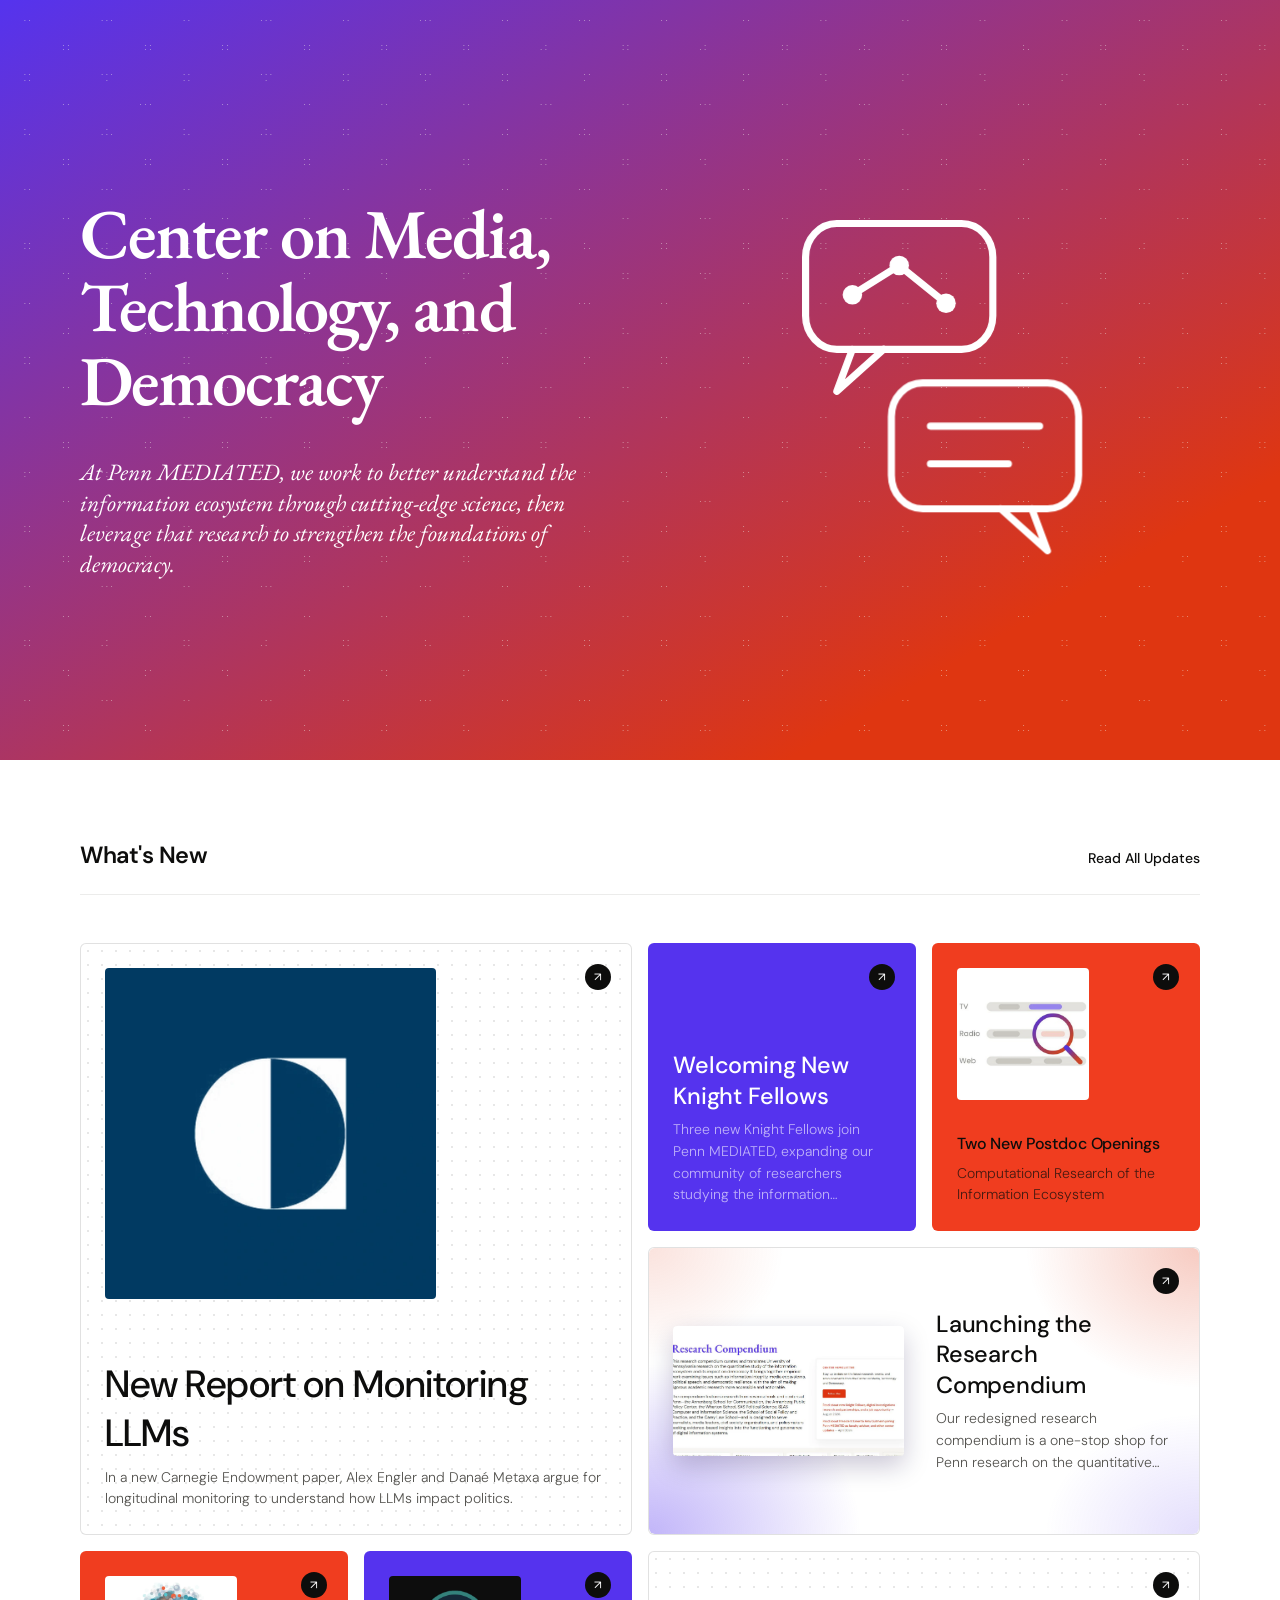
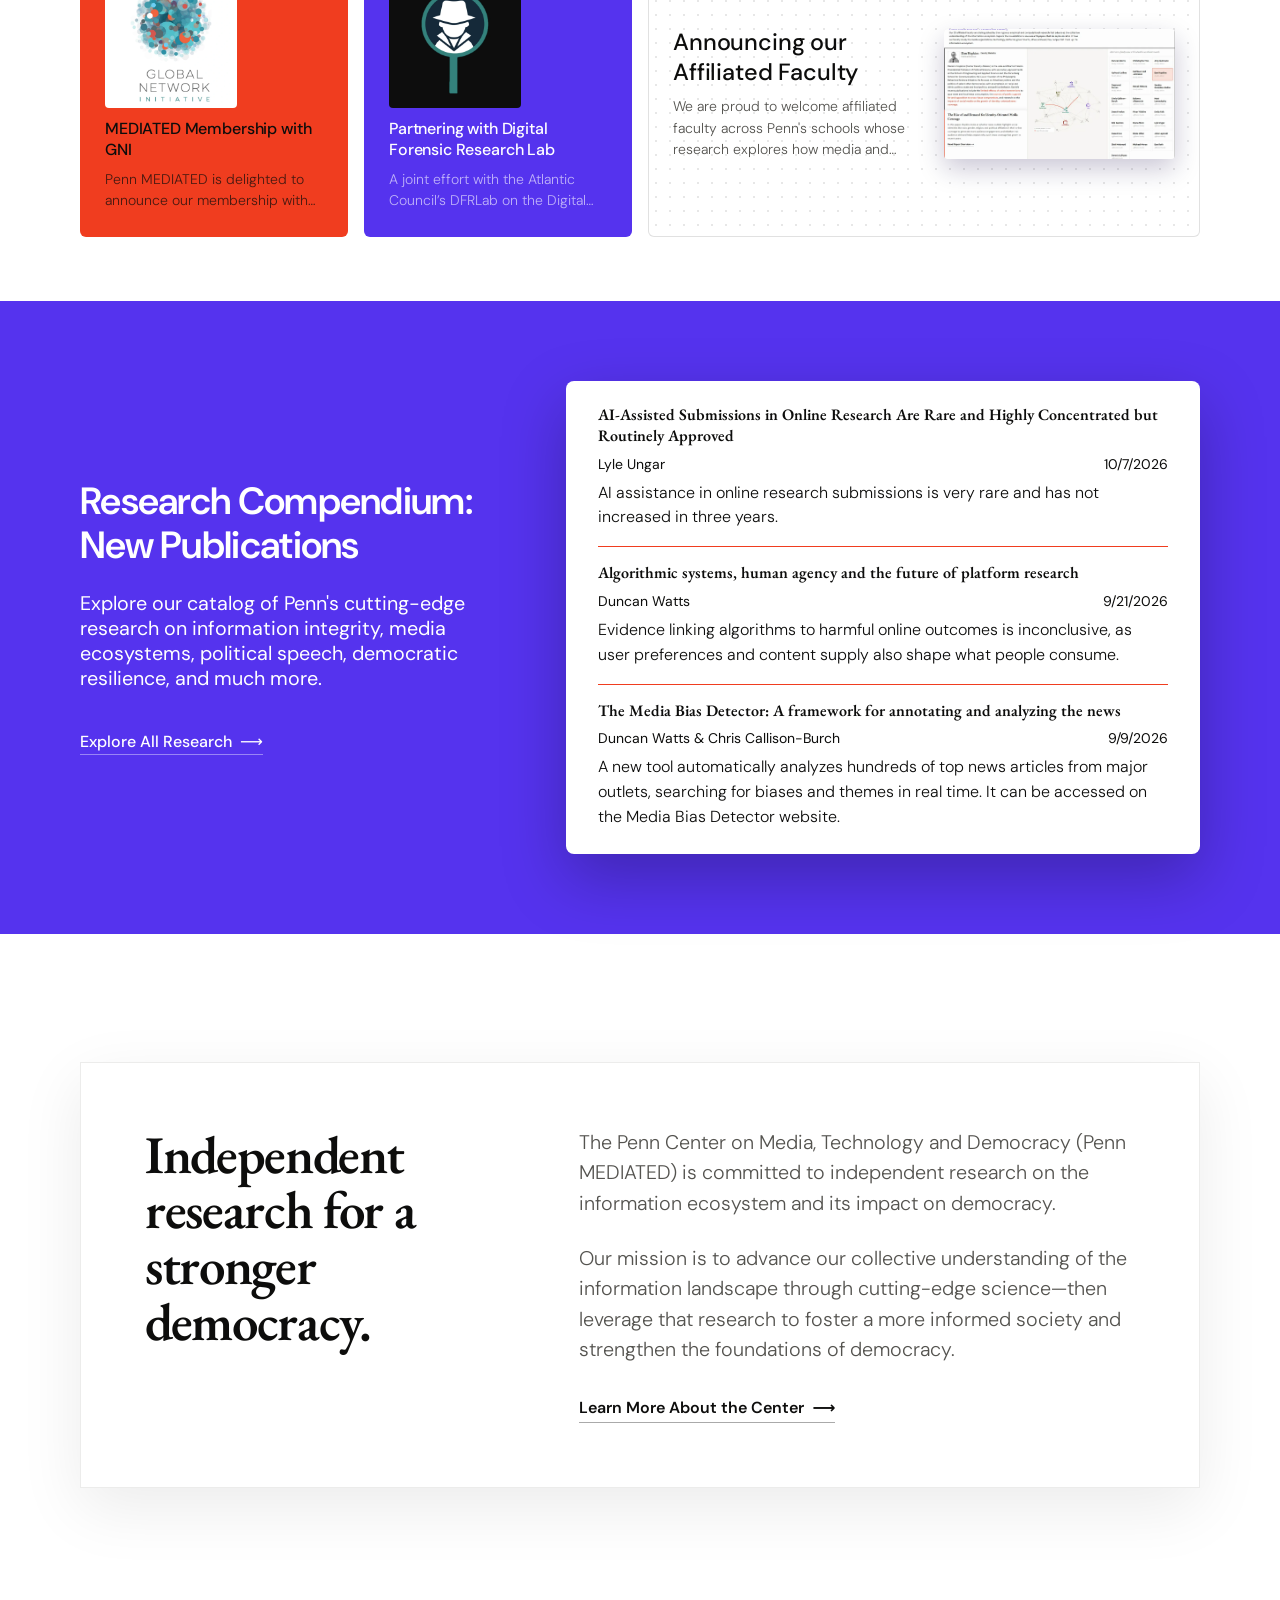
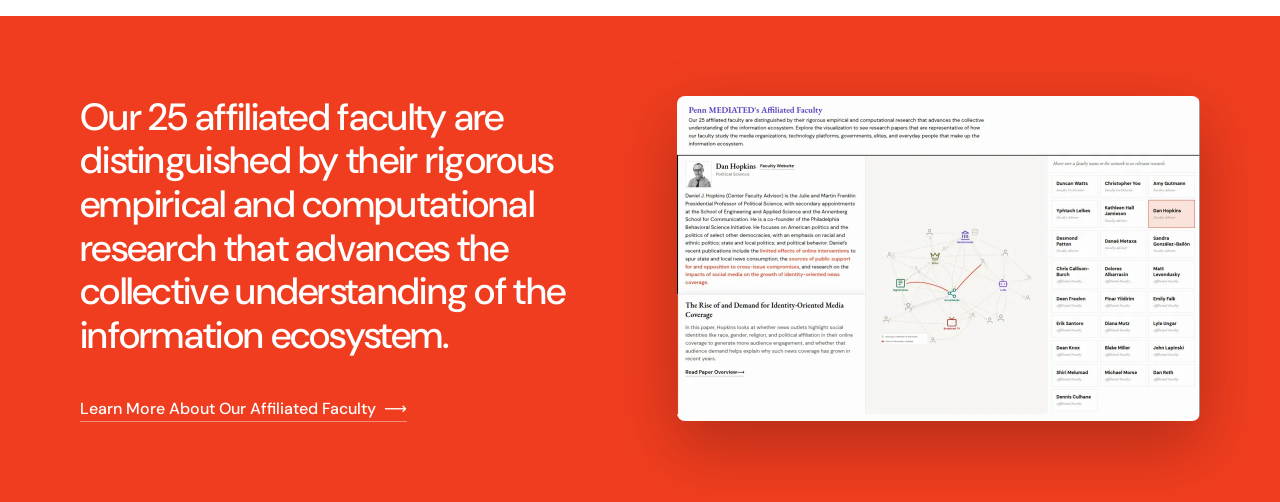
==== commit e31e914a: "Publish refs/heads/dev (push)" ====
--- a/preview/refs-heads-dev/index.html
+++ b/preview/refs-heads-dev/index.html
@@ -8,6 +8,7 @@
   <link rel="preconnect" href="https://fonts.gstatic.com" crossorigin>
   <link href="https://fonts.googleapis.com/css2?family=DM+Sans:opsz,wght@9..40,300;9..40,400;9..40,500;9..40,600;9..40,700&family=EB+Garamond:ital,wght@0,400;0,500;0,600;0,700;1,400;1,600&display=swap" rel="stylesheet">
   <link rel="stylesheet" href="styles.css">
+  <script type="module" src="assets/conversation-scroll.js"></script>
 </head>
 <body>
  
@@ -27,15 +28,13 @@
         <p class="hero__subtitle">At Penn MEDIATED, we work to better understand the information ecosystem through cutting-edge science, then leverage that research to strengthen the foundations of democracy.</p>
       </div>
 
-      <!-- The ASCII broadcast tower sits in its own column rather than behind
-           the copy, so the dots never run through the text. -->
+      <!-- The conversation icon sits in its own column rather than behind
+           the copy, so the dots never run through the text. Inline SVG web
+           component (assets/conversation-scroll.js), not an iframe or an
+           animated image: ~25KB against 2MB for the WebP export. `autoplay`
+           because this page never scrolls inside its own iframe. -->
       <div class="hero__visual" aria-hidden="true">
-        <iframe
-          class="hero__visual-frame"
-          src="assets/broadcast-tower.html"
-          title="Interactive ASCII broadcast tower graphic"
-          scrolling="no"
-        ></iframe>
+        <mediated-conversation autoplay color="#fff" size="clamp(180px, 22vw, 300px)"></mediated-conversation>
       </div>
 
     </div>
@@ -80,7 +79,7 @@
 
         <a href="https://mediated.upenn.edu/research-compendium/" target="_top" class="news-card news-card--wide news-card--brush">
           <span class="news-card__arrow" aria-hidden="true">&#8599;</span>
-          <div class="news-card__media"><video src="assets/whats-new/research-compendium.mp4" poster="assets/whats-new/research-compendium-poster.webp" width="1278" height="622" autoplay muted loop playsinline preload="metadata" aria-label="Animated screenshot of the Research Compendium dashboard"></div>
+          <div class="news-card__media"><video src="assets/whats-new/research-compendium.mp4" poster="assets/whats-new/research-compendium-poster.webp" width="1278" height="622" autoplay muted loop playsinline preload="metadata" aria-label="Animated screenshot of the Research Compendium dashboard"></video></div>
           <div class="news-card__body news-card__body--bottom">
             <h3 class="news-card__title">Launching the Research Compendium</h3>
             <p class="news-card__desc">Our redesigned research compendium is a one-stop shop for Penn research on the quantitative study of the information ecosystem.</p>
@@ -122,73 +121,69 @@
   <section class="research-cta" aria-labelledby="research-cta-heading">
     <div class="research-cta__inner">
       <div class="research-cta__copy">
-        <h2 id="research-cta-heading" class="research-cta__title">Research Compendium</h2>
+        <h2 id="research-cta-heading" class="research-cta__title">Research Compendium: <span class="research-cta__title-line">New Publications</span></h2>
         <p class="research-cta__lead">Explore our catalog of Penn's cutting-edge research on information integrity, media ecosystems, political speech, democratic resilience, and much more.</p>
         <a href="https://mediated.upenn.edu/research-compendium/" target="_top" class="research-cta__link">Explore All Research <span aria-hidden="true">⟶</span></a>
       </div>
-      <!-- Same destination as "Explore All Research". Out of the tab order and
-           hidden from screen readers: the text link above is the accessible
-           one, so keyboard and screen-reader users don't meet it twice. -->
-      <a href="https://mediated.upenn.edu/research-compendium/" target="_top" class="research-cta__media" tabindex="-1" aria-hidden="true"><video src="assets/whats-new/research-compendium.mp4" poster="assets/whats-new/research-compendium-poster.webp" width="1278" height="622" autoplay muted loop playsinline preload="metadata" aria-label="Animated screenshot of the Penn MEDIATED Research Compendium being used" class="research-cta__image"></video></a>
-    </div>
-  </section>
- 
-  <!-- ── Research Compendium Liveview ───────────────────────────── -->
-  <section class="liveview" aria-labelledby="liveview-heading">
-    <div class="liveview__inner">
-      <div class="liveview__head">
-        <div>
-          <h2 id="liveview-heading" class="liveview__title">Research Compendium Liveview</h2>
-        </div>
-        <a href="https://mediated.upenn.edu/research-compendium/" target="_top" class="liveview__all">View full compendium <span aria-hidden="true">⟶</span></a>
-      </div>
-      <ol class="liveview__list" id="liveview-list">
-        <li class="liveview__item">
-          <a class="liveview__card" href="https://arxiv.org/pdf/2610.09279" target="_blank" rel="noopener">
-            <span class="liveview__meta">10/7/2026</span>
-            <h3 class="liveview__paper">AI-Assisted Submissions in Online Research Are Rare and Highly Concentrated but Routinely Approved</h3>
-            <p class="liveview__author">Lyle Ungar</p>
-            <p class="liveview__takeaway"><span class="liveview__label">Key takeaway</span>AI assistance in online research submissions is very rare and has not increased in three years.</p>
-          </a>
-        </li>
-        <li class="liveview__item">
-          <a class="liveview__card" href="https://www.nature.com/articles/s43588-026-01038-1" target="_blank" rel="noopener">
-            <span class="liveview__meta">9/21/2026</span>
-            <h3 class="liveview__paper">Algorithmic systems, human agency and the future of platform research</h3>
-            <p class="liveview__author">Duncan Watts</p>
-            <p class="liveview__takeaway"><span class="liveview__label">Key takeaway</span>Evidence linking algorithms to harmful online outcomes is inconclusive, as user preferences and content supply also shape what people consume.</p>
-          </a>
-        </li>
-        <li class="liveview__item">
-          <a class="liveview__card" href="https://www.science.org/doi/10.1126/sciadv.aea7456" target="_blank" rel="noopener">
-            <span class="liveview__meta">9/9/2026</span>
-            <h3 class="liveview__paper">The Media Bias Detector: A framework for annotating and analyzing the news</h3>
-            <p class="liveview__author">Duncan Watts &amp; Chris Callison-Burch</p>
-            <p class="liveview__takeaway"><span class="liveview__label">Key takeaway</span>A new tool automatically analyzes hundreds of top news articles from major outlets, searching for biases and themes in real time. It can be accessed on the Media Bias Detector website.</p>
-          </a>
-        </li>
-      </ol>
-    </div>
-  </section>
+      <!-- New Publications: the three newest compendium entries. The markup
+           below is the fallback; the script after this section replaces it
+           with the current three from the compendium page. -->
+      <div class="latest">
+        <ol class="latest__list" id="latest-list" aria-label="New publications">
+          <li class="latest__item">
+            <a class="latest__entry" href="https://mediated.upenn.edu/research-compendium/#ai-assisted-submissions-in-online-research-are-rare-and-high" target="_top">
+              <h4 class="latest__paper">AI-Assisted Submissions in Online Research Are Rare and Highly Concentrated but Routinely Approved</h4>
+              <p class="latest__meta"><span>Lyle Ungar</span><span>10/7/2026</span></p>
+              <p class="latest__takeaway">AI assistance in online research submissions is very rare and has not increased in three years.</p>
+            </a>
+          </li>
+          <li class="latest__item">
+            <a class="latest__entry" href="https://mediated.upenn.edu/research-compendium/#algorithmic-systems-human-agency-and-the-future-of-platform" target="_top">
+              <h4 class="latest__paper">Algorithmic systems, human agency and the future of platform research</h4>
+              <p class="latest__meta"><span>Duncan Watts</span><span>9/21/2026</span></p>
+              <p class="latest__takeaway">Evidence linking algorithms to harmful online outcomes is inconclusive, as user preferences and content supply also shape what people consume.</p>
+            </a>
+          </li>
+          <li class="latest__item">
+            <a class="latest__entry" href="https://mediated.upenn.edu/research-compendium/#the-media-bias-detector-a-framework-for-annotating-and-analy" target="_top">
+              <h4 class="latest__paper">The Media Bias Detector: A framework for annotating and analyzing the news</h4>
+              <p class="latest__meta"><span>Duncan Watts &amp; Chris Callison-Burch</span><span>9/9/2026</span></p>
+              <p class="latest__takeaway">A new tool automatically analyzes hundreds of top news articles from major outlets, searching for biases and themes in real time. It can be accessed on the Media Bias Detector website.</p>
+            </a>
+          </li>
+        </ol>
+      </div>
+    </div>
+  </section>
+ 
   <script>
-  /* Liveview: refresh the three newest entries from the compendium itself.
-     Falls back silently to the markup above if the fetch or parse fails. */
+  /* New Publications: refresh the three newest entries from the compendium
+     itself. Each links to its entry on the compendium page via #<entry id>,
+     which that page opens and scrolls to (its "Copy entry link" format). Reads the ENTRIES array out of the compendium page's source, so
+     if that page is restructured this stops updating and the fallback markup
+     above stays — check it after any compendium refactor. */
   (function () {
-    var list = document.getElementById('liveview-list');
+    var list = document.getElementById('latest-list');
     fetch('https://pennmediated.github.io/research-compendium/').then(function (r) { return r.text(); }).then(function (t) {
       var s = t.indexOf('const ENTRIES = ');
       if (s < 0) return;
       s += 16;
       var e = t.indexOf('\n];', s) + 2;
-      var data = JSON.parse(t.slice(s, e)).slice(0, 3);
+      // Newest first by date, not list order: the compendium sorts by date when
+      // it displays, so a new entry may be added anywhere in its list. The
+      // sort is stable, so same-date entries keep their list order, which
+      // matches the compendium's own order.
+      var t2d = function (d) { var p = String(d || '').split('/'); return new Date(+p[2] || 0, (+p[0] || 1) - 1, +p[1] || 1).getTime(); };
+      var data = JSON.parse(t.slice(s, e))
+        .sort(function (a, b) { return t2d(b.date) - t2d(a.date); })
+        .slice(0, 3);
       if (!data.length) return;
       var esc = function (v) { var d = document.createElement('div'); d.textContent = v; return d.innerHTML; };
       list.innerHTML = data.map(function (x) {
-        return '<li class="liveview__item"><a class="liveview__card" href="' + esc(x.url) + '" target="_blank" rel="noopener">' +
-          '<span class="liveview__meta">' + esc(x.date) + '</span>' +
-          '<h3 class="liveview__paper">' + esc(x.title) + '</h3>' +
-          '<p class="liveview__author">' + esc(x.faculty) + '</p>' +
-          '<p class="liveview__takeaway"><span class="liveview__label">Key takeaway</span>' + esc(x.takeaway) + '</p></a></li>';
+        return '<li class="latest__item"><a class="latest__entry" href="https://mediated.upenn.edu/research-compendium/#' + encodeURIComponent(x.id) + '" target="_top">' +
+          '<h4 class="latest__paper">' + esc(x.title) + '</h4>' +
+          '<p class="latest__meta"><span>' + esc(x.faculty) + '</span><span>' + esc(x.date) + '</span></p>' +
+          '<p class="latest__takeaway">' + esc(x.takeaway) + '</p></a></li>';
       }).join('');
     }).catch(function () {});
   })();
@@ -217,7 +212,9 @@
         <p class="faculty-cta__lead">Our 25 affiliated faculty are distinguished by their rigorous empirical and computational research that advances the collective understanding of the information ecosystem.</p>
         <a href="https://mediated.upenn.edu/faculty/" target="_top" class="faculty-cta__link">Learn More About Our Affiliated Faculty <span aria-hidden="true">⟶</span></a>
       </div>
-      <!-- Same destination as the link above; see the research CTA note. -->
+      <!-- Same destination as the link above. Out of the tab order and hidden
+           from screen readers: the text link is the accessible one, so
+           keyboard and screen-reader users don't meet it twice. -->
       <a href="https://mediated.upenn.edu/faculty/" target="_top" class="faculty-cta__media" tabindex="-1" aria-hidden="true"><video src="assets/whats-new/affiliated-faculty.mp4" poster="assets/whats-new/affiliated-faculty-poster.webp" width="1046" height="650" autoplay muted loop playsinline preload="metadata" aria-label="Animated screenshot of the Affiliated Faculty network, cycling through faculty profiles and their research papers" class="faculty-cta__image"></video></a>
     </div>
   </section>
--- a/preview/refs-heads-dev/styles.css
+++ b/preview/refs-heads-dev/styles.css
@@ -349,38 +349,17 @@
   pointer-events: none;
 }
 
-/* The tower has its own column rather than sitting behind the copy, so the
-   two never fight for the same space. */
+/* The conversation icon has its own column rather than sitting behind the
+   copy, so the two never fight for the same space. Centred in the column;
+   the SVG has a transparent background, so the gradient shows through. */
 .hero__visual {
   position: relative;
   z-index: 1;
   min-height: 460px;
   align-self: stretch;
-}
-
-/* Interactive ASCII graphic (assets/broadcast-tower.html) — background is
-   transparent so the hero's own gradient shows through underneath it. */
-.hero__visual-frame {
-  /* Absolutely filled rather than height: 100%. Once the hero stacks to one
-     column, .hero__visual has only a min-height, and Safari then resolves a
-     percentage height to nothing and falls back to an iframe's default
-     150px: the tower art was drawn into a 150px strip and came out tiny. */
-  position: absolute;
-  inset: 0;
-  display: block;
-  width: 100%;
-  height: 100%;
-  border: none;
-  background: transparent;
-}
-
-/* Not interactive on touch screens. The graphic responds to a dragging
-   finger, which meant a swipe that started on it moved the art instead of
-   the page — on a phone, where the art fills most of the first screen, the
-   hero could not be scrolled past. (hover: none) is phones and tablets; a
-   laptop with a mouse keeps the interaction. The art still animates. */
-@media (hover: none) {
-  .hero__visual-frame { pointer-events: none; }
+  display: flex;
+  align-items: center;
+  justify-content: center;
 }
 
 /* =============================================================================
@@ -603,13 +582,17 @@
      at ~1100px and left a half-width column of text, a small image and a
      wide empty band. Stacked layout: see the 900px rule under FACULTY CTA. */
   display: grid;
-  grid-template-columns: minmax(0, 500px) minmax(0, 523px);
+  /* 2:3, so the New Publications card is the wider column at every width
+     (it was 500px / 523px when the right side was a screen recording).
+     The faculty band keeps 500/523, so the two bands no longer share an
+     exact grid. */
+  grid-template-columns: minmax(0, 2fr) minmax(0, 3fr);
   justify-content: space-between;
   align-items: center;
   gap: var(--space-800);
 }
 
-.research-cta__copy { max-width: 500px; }
+.research-cta__copy { max-width: none; }  /* the 2fr column sets the width; a 440px cap broke "Research Compendium:" */
 
 /* Section heading on a colour band: DM Sans (a section heading is never
    serif), weight 600 — 700 is for white grounds, 600 on colour. Carries the
@@ -625,6 +608,10 @@
   margin-bottom: var(--space-300);
 }
 
+/* Start "New Publications" on its own line, so the heading never breaks
+   mid-phrase ("Compendium: New / Publications"). */
+.research-cta__title-line { display: block; }
+
 /* Demoted from --fs-h2 to --fs-lede now that it sits under a heading. The
    negative tracking went with it: -0.704px is display tracking and reads as
    cramped at 20px. Weight 400 rather than the 300 used for ledes on white —
@@ -654,12 +641,55 @@
 
 .research-cta__link:hover { opacity: 0.75; }
 
-.research-cta__image {
-  display: block;
-  width: 100%;
-  height: auto;
+/* New Publications: the three newest compendium entries, in the right-hand
+   column where the screen recording used to sit. A white card with the same
+   shadow, so the band keeps its copy-left / object-right shape. Paper titles
+   are serif 600 (named works); each entry links to its compendium entry. */
+.latest {
+  background: var(--c-white);
   border-radius: var(--space-100);
   box-shadow: 0 24px 64px rgba(0,0,0,0.25);
+  padding: var(--space-100) var(--space-400);
+}
+.latest__list { list-style: none; margin: 0; padding: 0; }
+/* Matches the compendium's entry rows: serif 600 title at body size (no "New"
+   badge: the heading already says these are new), faculty and date on one line at 14px, takeaway at
+   16px light. Dividers are the brand red-orange. */
+.latest__item + .latest__item { border-top: 1px solid var(--c-red); }
+.latest__entry {
+  display: block;
+  padding-block: var(--space-200);
+  color: var(--c-dark);
+}
+.latest__paper {
+  font-family: var(--f-serif);
+  font-size: var(--fs-body);
+  font-weight: 600;
+  line-height: var(--lh-title);
+  color: var(--c-dark);
+  transition: color 0.15s;
+}
+.latest__entry:hover .latest__paper { color: var(--c-red-dark); }
+.latest__meta {
+  display: flex;
+  flex-wrap: wrap;
+  justify-content: space-between;
+  gap: 0 var(--space-200);
+  font-family: var(--f-sans);
+  font-size: var(--fs-small);
+  color: var(--c-dark);
+  margin-top: var(--space-100);
+}
+.latest__takeaway {
+  font-family: var(--f-sans);
+  font-size: var(--fs-body);
+  font-weight: 300;
+  line-height: var(--lh-body);
+  color: var(--c-dark);
+  margin-top: var(--space-100);
+}
+@media (max-width: 480px) {
+  .latest { padding: var(--space-100) var(--space-300); }
 }
 
 /* =============================================================================
@@ -761,7 +791,8 @@
 }
 
 .faculty-cta__inner {
-  /* Same two-column grid as .research-cta__inner. */
+  /* Was the same grid as .research-cta__inner; that band now gives its
+     right column more room for the New Publications card. */
   display: grid;
   grid-template-columns: minmax(0, 500px) minmax(0, 523px);
   justify-content: space-between;
@@ -803,7 +834,6 @@
    them; this rule just makes sure the poster is what shows. */
 @media (prefers-reduced-motion: reduce) {
   .news-card__image video,
-  video.research-cta__image,
   video.faculty-cta__image { animation: none; }
 }
 
@@ -816,13 +846,11 @@
 
 /* The screen recordings are links too (same destination as each band's text
    link). A small lift on hover, like the What's New cards, says so. */
-.research-cta__media,
 .faculty-cta__media {
   display: block;
   border-radius: var(--space-100);
   transition: transform 0.2s ease;
 }
-.research-cta__media:hover,
 .faculty-cta__media:hover { transform: translateY(-4px); }
 
 /* Both colour bands, narrow screens: one column, with the copy and the
@@ -970,7 +998,7 @@
   .hero__inner { grid-template-columns: 1fr; gap: var(--space-600); min-height: 0; }
   /* Grows with the width on tablets so the tower art keeps a usable
      height instead of a thin 300px strip. */
-  .hero__visual { min-height: clamp(300px, 55vw, 460px); order: 2; }
+  .hero__visual { min-height: 0; order: 2; }
   .hero__content { max-width: none; }
 }
 
@@ -1224,58 +1252,3 @@
    ====================================================================== */
 body { display: flow-root; }
 
-/* =============================================================================
-   RESEARCH COMPENDIUM LIVEVIEW
-   Three newest entries as a numbered editorial list on a dark band, so it
-   reads apart from the purple band above and the white About card below.
-   Paper title (serif, it is a work), Penn author, key takeaway.
-   ============================================================================= */
-.liveview { background: var(--c-dark); color: var(--c-white); padding-block: var(--space-1000); }
-.liveview__inner { width: 100%; max-width: var(--max-w); margin-inline: auto; padding-inline: var(--pad-x); }
-.liveview__head {
-  display: flex; flex-wrap: wrap; align-items: flex-end; justify-content: space-between;
-  gap: var(--space-300); margin-bottom: var(--space-600);
-}
-.liveview__title {
-  font-family: var(--f-sans); font-size: var(--fs-h2); font-weight: 600;
-  line-height: var(--lh-heading); letter-spacing: -0.704px; color: var(--c-white);
-}
-.liveview__all {
-  font-family: var(--f-sans); font-size: var(--fs-body); font-weight: 500; color: var(--c-white);
-  border-bottom: 1px solid rgba(255,255,255,0.4); padding-bottom: 2px; transition: opacity 0.15s;
-}
-.liveview__all:hover { opacity: 0.75; }
-.liveview__list { list-style: none; margin: 0; padding: 0; counter-reset: lv; border-top: 1px solid rgba(255,255,255,0.18); }
-.liveview__item { counter-increment: lv; border-bottom: 1px solid rgba(255,255,255,0.18); }
-.liveview__card {
-  position: relative; display: grid; grid-template-columns: 56px minmax(0, 1.1fr) minmax(0, 1fr);
-  grid-template-areas: "num paper take" "num author take" "num meta take";
-  column-gap: var(--space-600); row-gap: var(--space-100); align-items: start;
-  padding: var(--space-500) var(--space-200); color: var(--c-white);
-  transition: background 0.2s;
-}
-.liveview__card::before {
-  content: counter(lv, decimal-leading-zero); grid-area: num;
-  font-family: var(--f-serif); font-size: var(--fs-h2); line-height: 1; color: #a89bff;
-}
-.liveview__card:hover { background: rgba(255,255,255,0.05); }
-.liveview__paper { grid-area: paper; font-family: var(--f-serif); font-size: var(--fs-h3); font-weight: 600; line-height: var(--lh-title); }
-.liveview__author { grid-area: author; font-family: var(--f-sans); font-size: var(--fs-small); font-weight: 600; color: #c9c0ff; }
-.liveview__meta { grid-area: meta; font-family: var(--f-sans); font-size: var(--fs-micro); letter-spacing: 0.04em; color: var(--c-muted); }
-.liveview__takeaway {
-  grid-area: take; font-family: var(--f-sans); font-size: var(--fs-body); line-height: var(--lh-body);
-  color: #e8e6e0; padding-left: var(--space-300); border-left: 2px solid var(--c-accent);
-}
-.liveview__label {
-  display: block; font-size: var(--fs-micro); font-weight: 600; letter-spacing: 0.06em;
-  text-transform: uppercase; color: var(--c-muted); margin-bottom: var(--space-100);
-}
-@media (max-width: 900px) {
-  .liveview { padding-block: var(--space-800); }
-  .liveview__card {
-    grid-template-columns: 40px minmax(0, 1fr);
-    grid-template-areas: "num paper" "num author" "num meta" "num take";
-    column-gap: var(--space-300); padding-inline: 0;
-  }
-  .liveview__takeaway { margin-top: var(--space-200); }
-}
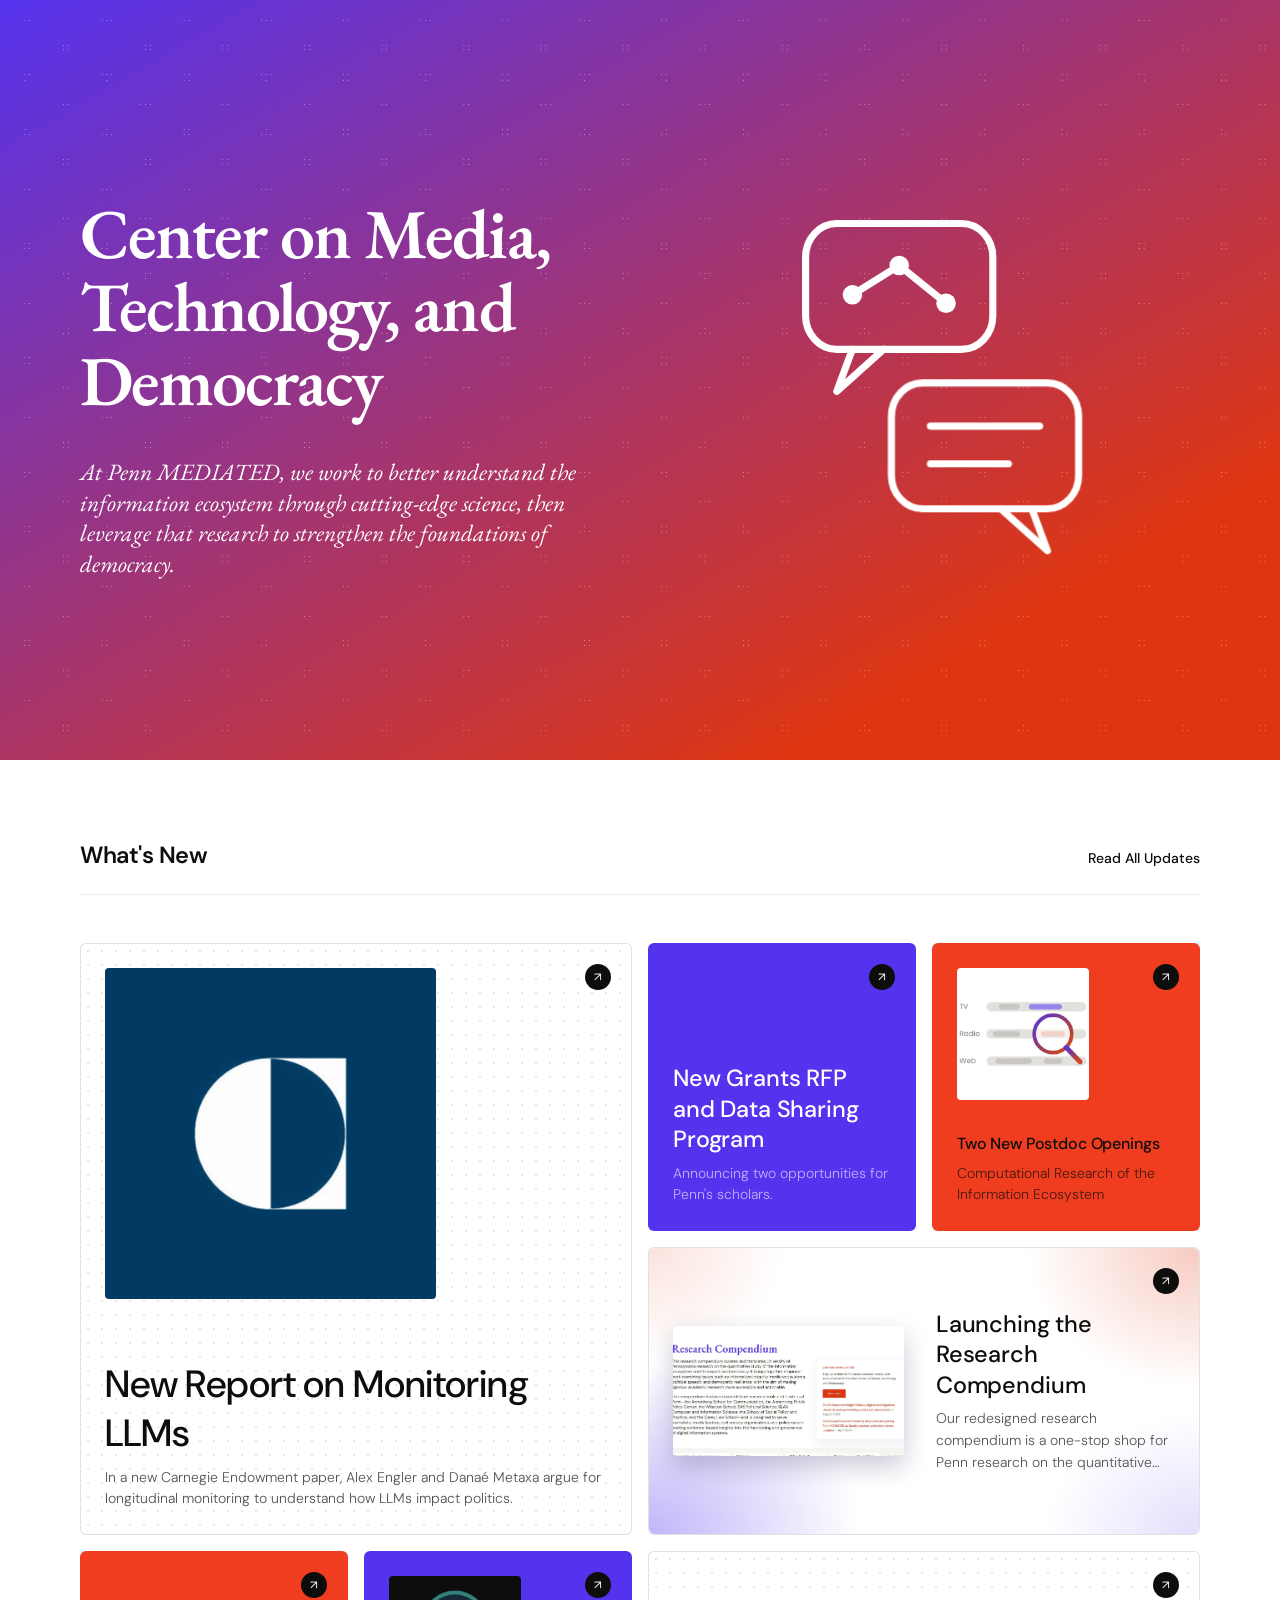
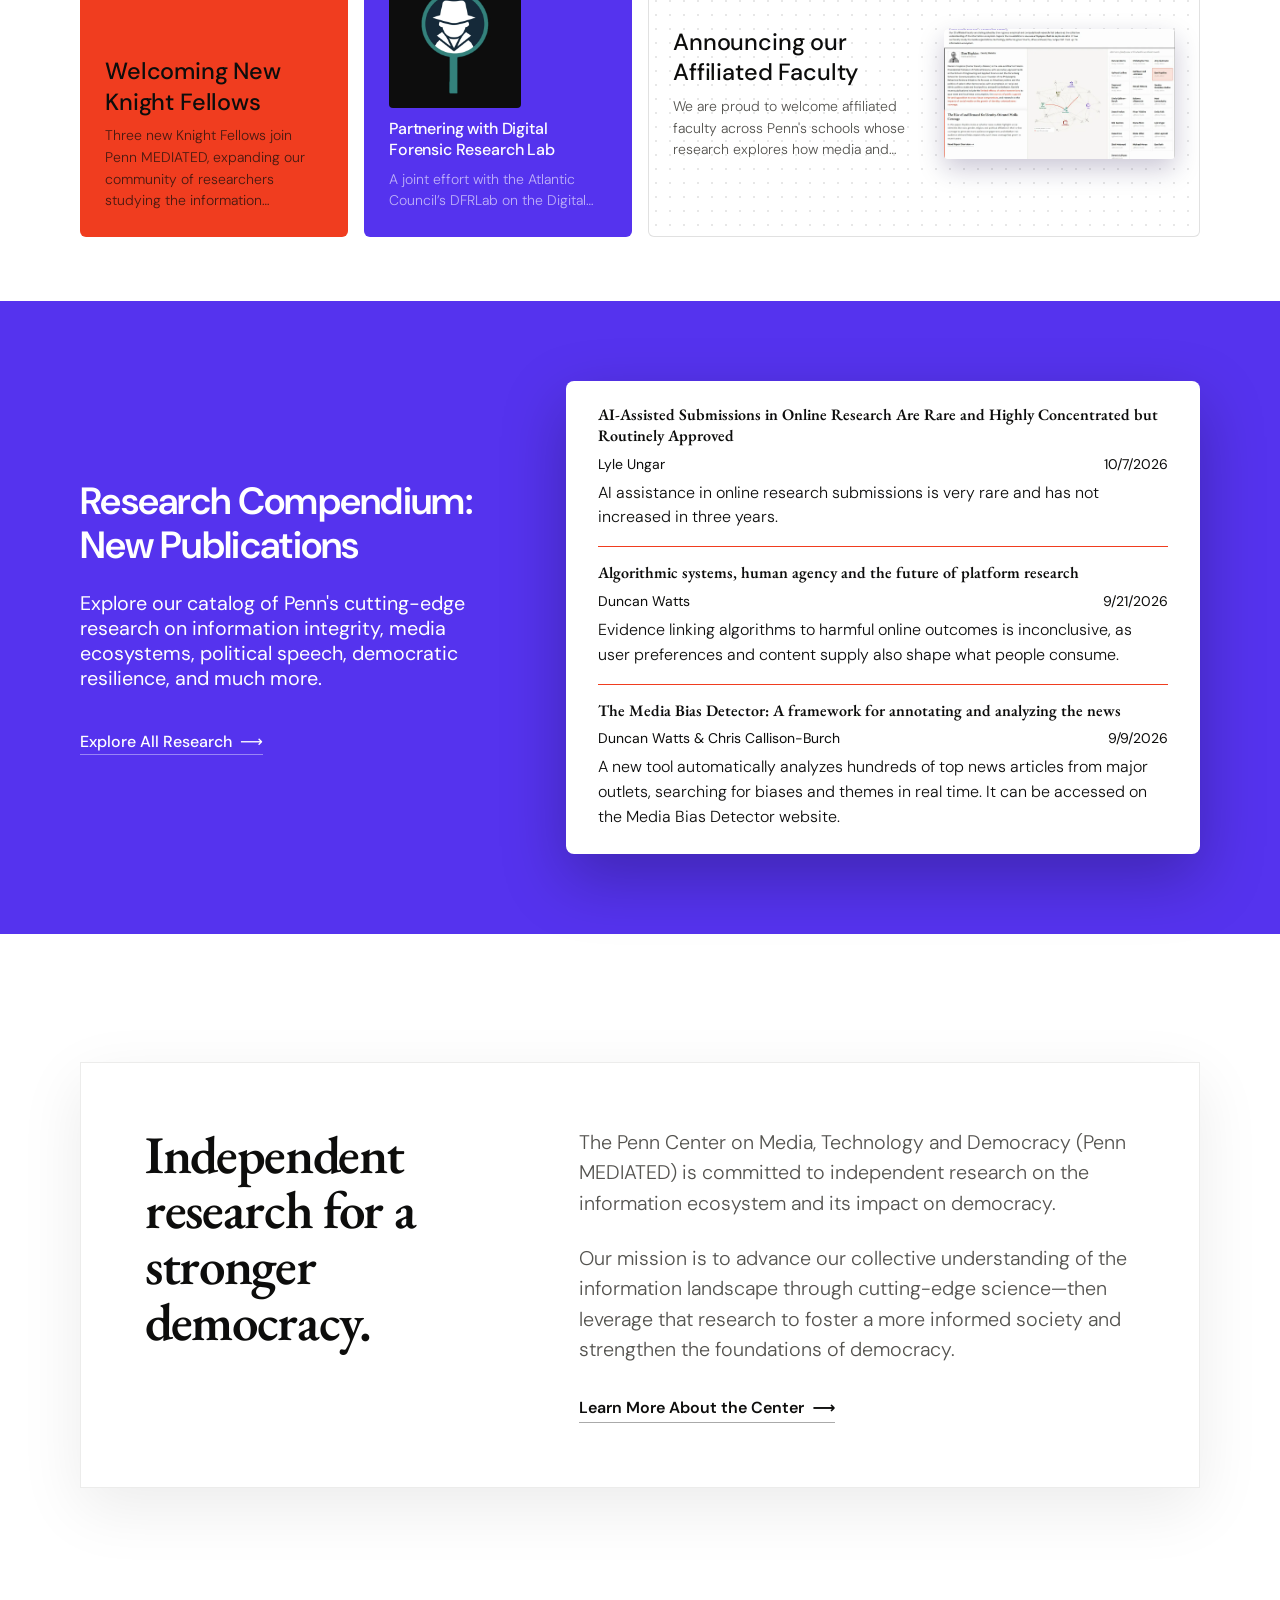
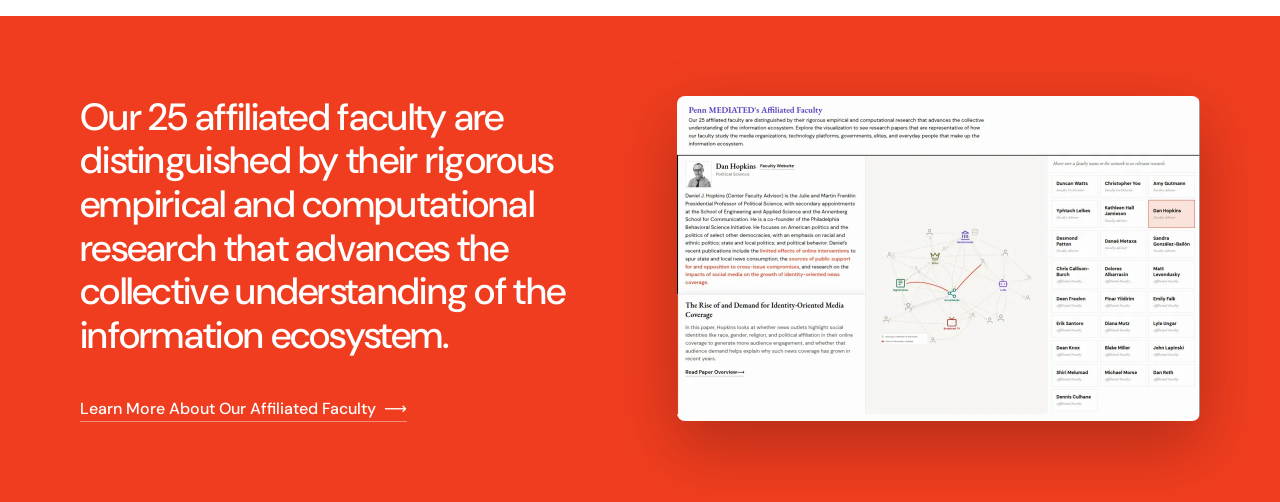
==== commit 537245c5: "Publish refs/heads/dev (push)" ====
--- a/preview/refs-heads-dev/index.html
+++ b/preview/refs-heads-dev/index.html
@@ -60,38 +60,37 @@
           </div>
         </a>
 
-        <a href="https://mediated.upenn.edu/blog/#knight-fellows" target="_top" class="news-card news-card--square news-card--purple">
+        <a href="https://mediated.upenn.edu/blog/#data-sharing-grants-2026" target="_top" class="news-card news-card--square news-card--purple">
+          <span class="news-card__arrow" aria-hidden="true">&#8599;</span>
+          <div class="news-card__body news-card__body--bottom">
+            <h3 class="news-card__title">New Grants RFP and Data Sharing Program</h3>
+            <p class="news-card__desc">Announcing two opportunities for Penn's scholars.</p>
+          </div>
+        </a>
+
+        <a href="https://mediated.upenn.edu/job-openings/" target="_top" class="news-card news-card--square news-card--orange">
+          <span class="news-card__arrow" aria-hidden="true">&#8599;</span>
+          <div class="news-card__media"><img src="assets/whats-new/magnifying-glass.webp" width="800" height="800" alt="Illustration of a magnifying glass scanning bars labelled TV, Radio and Web"></div>
+          <div class="news-card__body news-card__body--bottom">
+            <h3 class="news-card__title">Two New Postdoc Openings</h3>
+            <p class="news-card__desc">Computational Research of the Information Ecosystem</p>
+          </div>
+        </a>
+
+        <a href="https://mediated.upenn.edu/research-compendium/" target="_top" class="news-card news-card--wide news-card--brush">
+          <span class="news-card__arrow" aria-hidden="true">&#8599;</span>
+          <div class="news-card__media"><video src="assets/whats-new/research-compendium.mp4" poster="assets/whats-new/research-compendium-poster.webp" width="1278" height="622" autoplay muted loop playsinline preload="metadata" aria-label="Animated screenshot of the Research Compendium dashboard"></video></div>
+          <div class="news-card__body news-card__body--bottom">
+            <h3 class="news-card__title">Launching the Research Compendium</h3>
+            <p class="news-card__desc">Our redesigned research compendium is a one-stop shop for Penn research on the quantitative study of the information ecosystem.</p>
+          </div>
+        </a>
+
+        <a href="https://mediated.upenn.edu/blog/#knight-fellows" target="_top" class="news-card news-card--square news-card--orange">
           <span class="news-card__arrow" aria-hidden="true">&#8599;</span>
           <div class="news-card__body news-card__body--bottom">
             <h3 class="news-card__title">Welcoming New Knight Fellows</h3>
             <p class="news-card__desc">Three new Knight Fellows join Penn MEDIATED, expanding our community of researchers studying the information ecosystem.</p>
-          </div>
-        </a>
-
-        <a href="https://mediated.upenn.edu/job-openings/" target="_top" class="news-card news-card--square news-card--orange">
-          <span class="news-card__arrow" aria-hidden="true">&#8599;</span>
-          <div class="news-card__media"><img src="assets/whats-new/magnifying-glass.webp" width="800" height="800" alt="Illustration of a magnifying glass scanning bars labelled TV, Radio and Web"></div>
-          <div class="news-card__body news-card__body--bottom">
-            <h3 class="news-card__title">Two New Postdoc Openings</h3>
-            <p class="news-card__desc">Computational Research of the Information Ecosystem</p>
-          </div>
-        </a>
-
-        <a href="https://mediated.upenn.edu/research-compendium/" target="_top" class="news-card news-card--wide news-card--brush">
-          <span class="news-card__arrow" aria-hidden="true">&#8599;</span>
-          <div class="news-card__media"><video src="assets/whats-new/research-compendium.mp4" poster="assets/whats-new/research-compendium-poster.webp" width="1278" height="622" autoplay muted loop playsinline preload="metadata" aria-label="Animated screenshot of the Research Compendium dashboard"></video></div>
-          <div class="news-card__body news-card__body--bottom">
-            <h3 class="news-card__title">Launching the Research Compendium</h3>
-            <p class="news-card__desc">Our redesigned research compendium is a one-stop shop for Penn research on the quantitative study of the information ecosystem.</p>
-          </div>
-        </a>
-
-        <a href="https://mediated.upenn.edu/blog/#gni-membership" target="_top" class="news-card news-card--square news-card--orange">
-          <span class="news-card__arrow" aria-hidden="true">&#8599;</span>
-          <div class="news-card__media"><img src="assets/whats-new/gni-membership.webp" width="800" height="800" alt="Global Network Initiative logo"></div>
-          <div class="news-card__body news-card__body--bottom">
-            <h3 class="news-card__title">MEDIATED Membership with GNI</h3>
-            <p class="news-card__desc">Penn MEDIATED is delighted to announce our membership with the Global Network Initiative — a diverse community of institutions and experts working to advance a free and democratic technological future.</p>
           </div>
         </a>
 
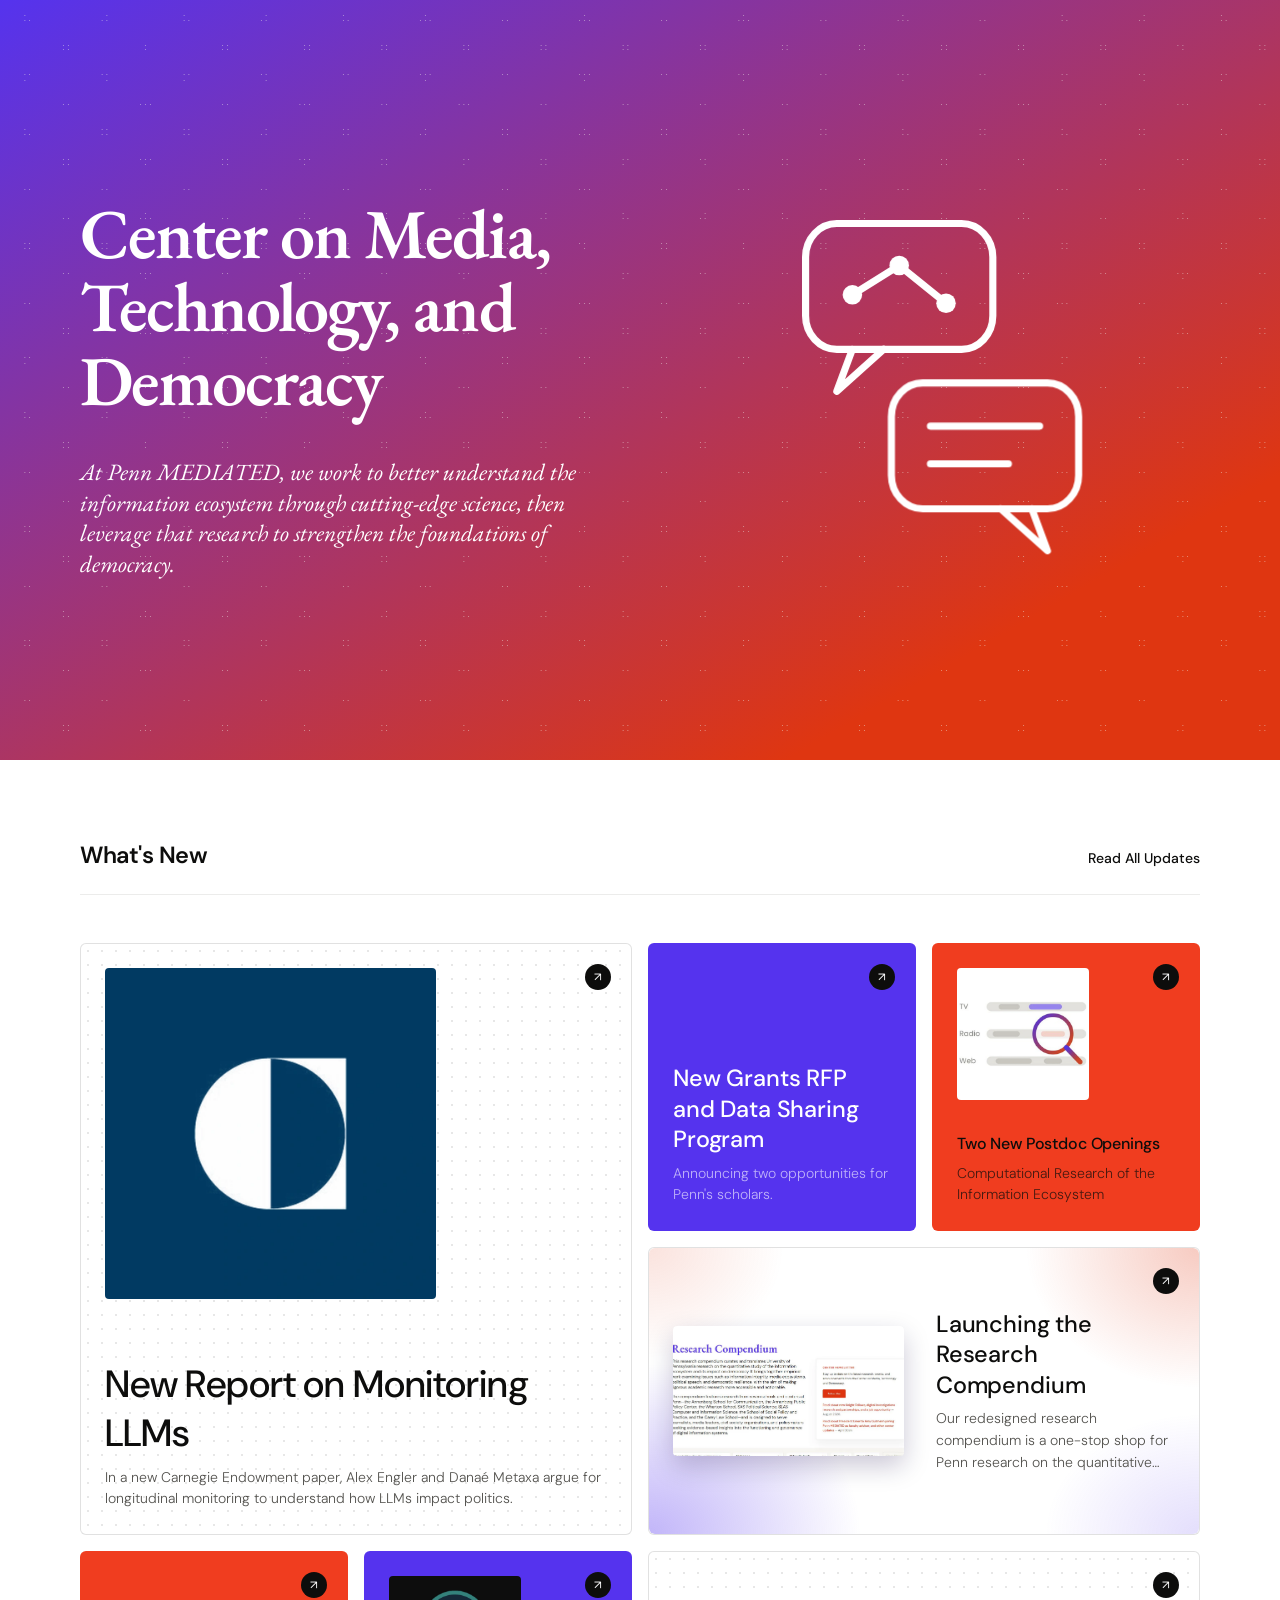
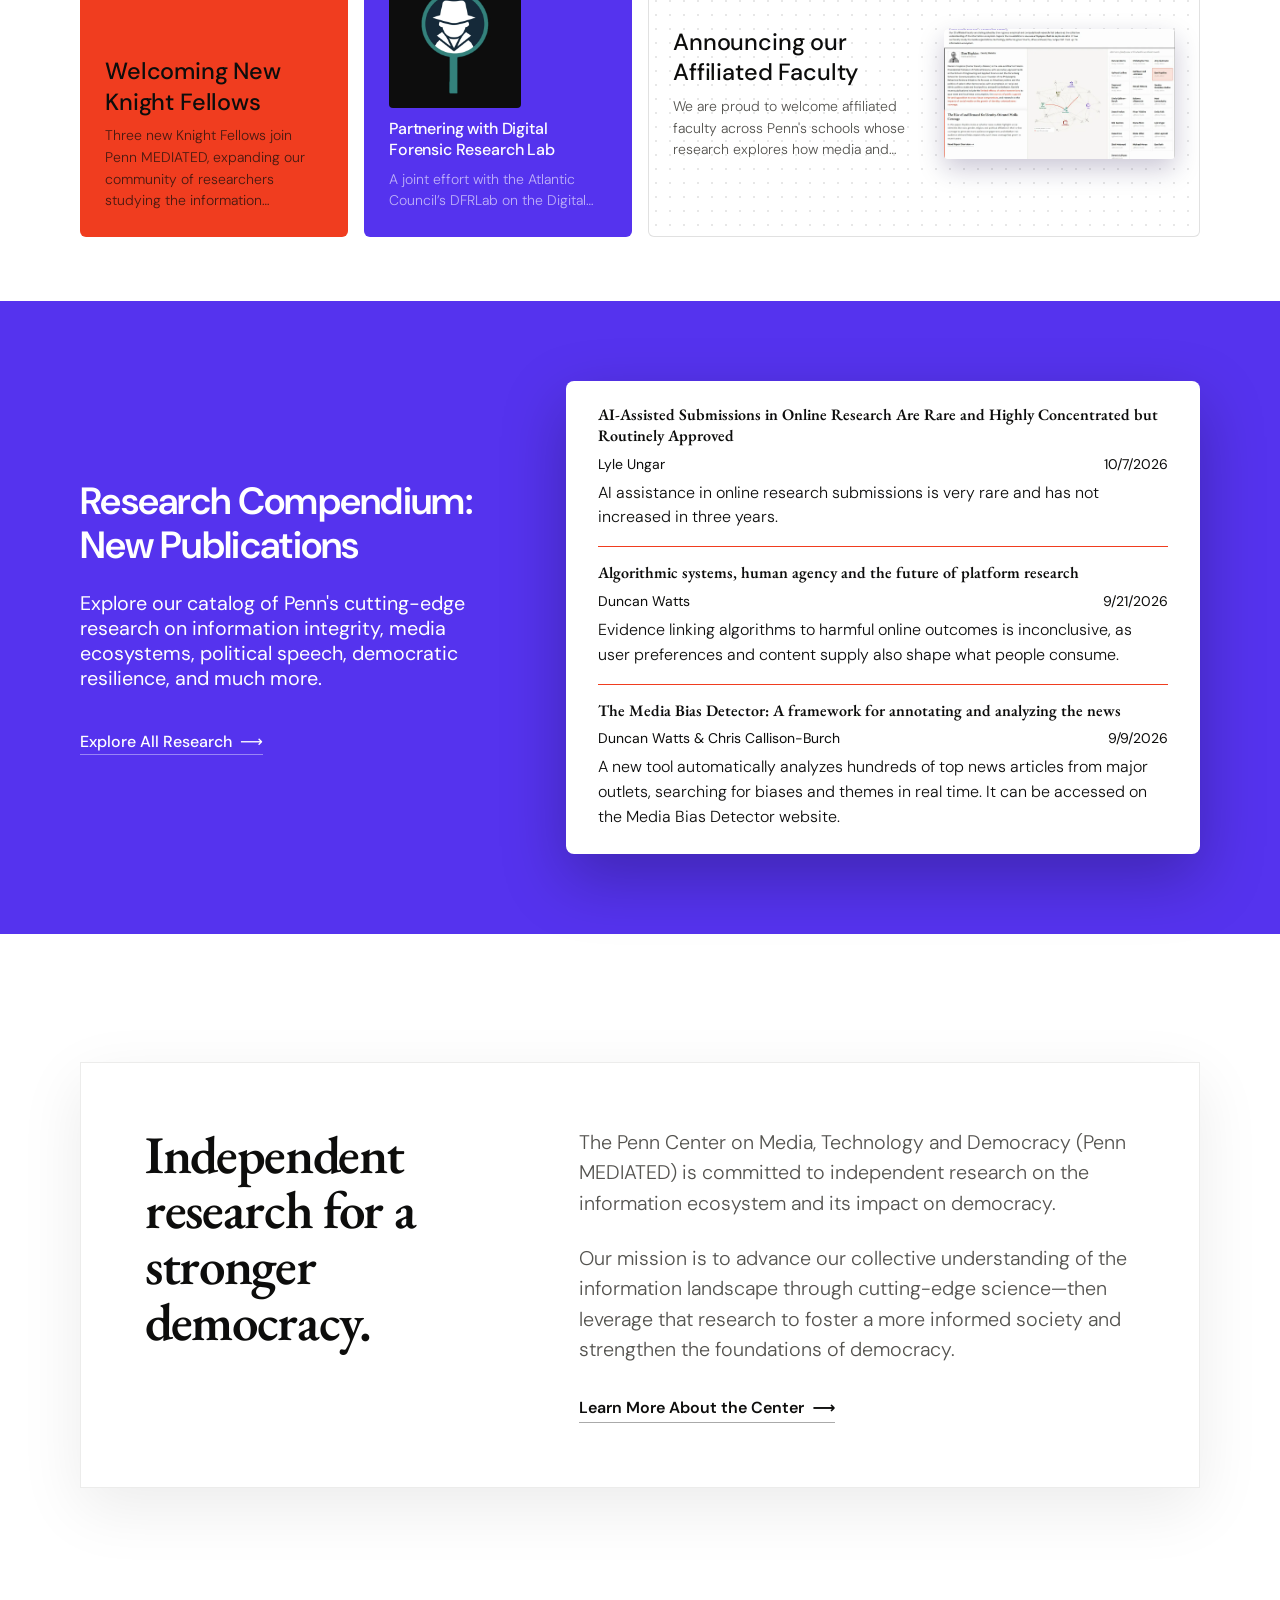
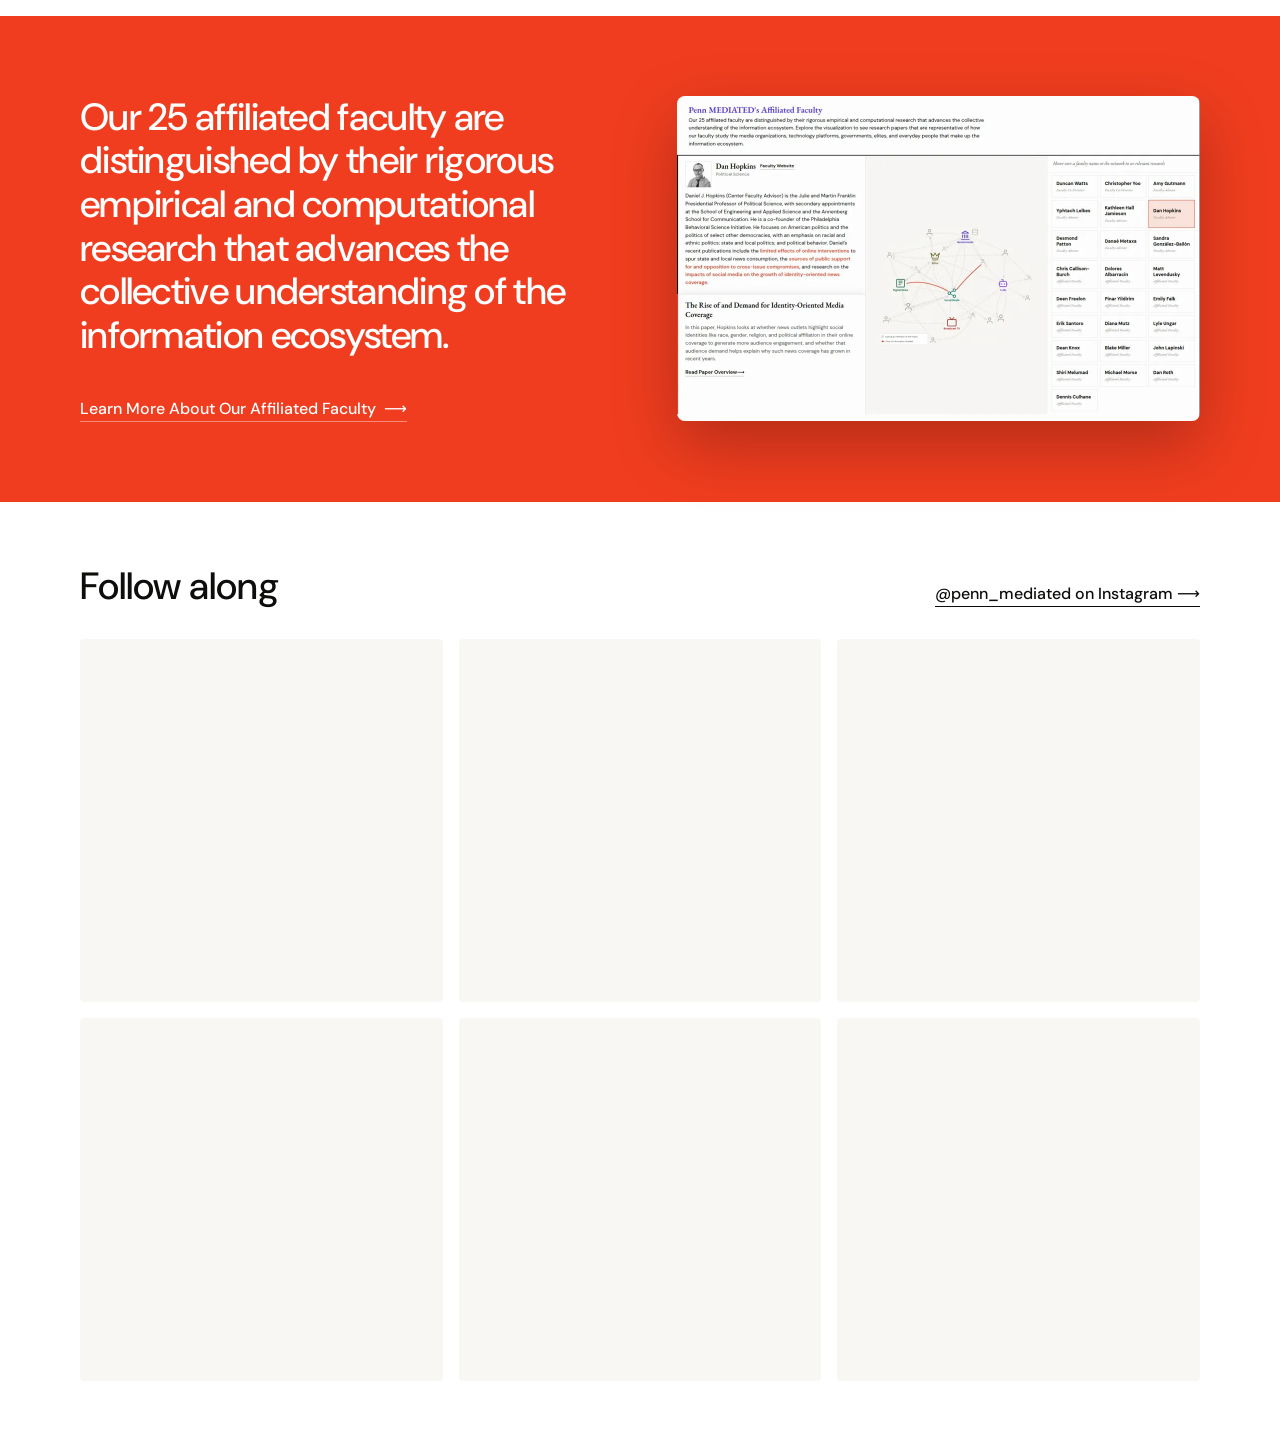
==== commit e367ff27: "Publish refs/heads/dev (push)" ====
--- a/preview/refs-heads-dev/index.html
+++ b/preview/refs-heads-dev/index.html
@@ -217,6 +217,49 @@
       <a href="https://mediated.upenn.edu/faculty/" target="_top" class="faculty-cta__media" tabindex="-1" aria-hidden="true"><video src="assets/whats-new/affiliated-faculty.mp4" poster="assets/whats-new/affiliated-faculty-poster.webp" width="1046" height="650" autoplay muted loop playsinline preload="metadata" aria-label="Animated screenshot of the Affiliated Faculty network, cycling through faculty profiles and their research papers" class="faculty-cta__image"></video></a>
     </div>
   </section>
+
+  <!-- ── Instagram grid ─────────────────────────────────────────────
+       Filled from data/instagram.json, which the "Update Instagram feed"
+       workflow rewrites whenever @penn_mediated posts. The six placeholder
+       tiles below are the fallback if that file is empty or fails to load. -->
+  <section class="insta" aria-labelledby="insta-heading">
+    <div class="insta__inner">
+      <div class="insta__head">
+        <h2 id="insta-heading" class="insta__title">Follow along</h2>
+        <a href="https://www.instagram.com/penn_mediated/" target="_blank" rel="noopener" class="insta__link">@penn_mediated on Instagram <span aria-hidden="true">⟶</span></a>
+      </div>
+      <ul class="insta__grid" id="insta-grid">
+        <li><a class="insta__tile insta__tile--empty" href="https://www.instagram.com/penn_mediated/" target="_blank" rel="noopener" aria-label="See our latest posts on Instagram"></a></li>
+        <li><a class="insta__tile insta__tile--empty" href="https://www.instagram.com/penn_mediated/" target="_blank" rel="noopener" aria-hidden="true" tabindex="-1"></a></li>
+        <li><a class="insta__tile insta__tile--empty" href="https://www.instagram.com/penn_mediated/" target="_blank" rel="noopener" aria-hidden="true" tabindex="-1"></a></li>
+        <li><a class="insta__tile insta__tile--empty" href="https://www.instagram.com/penn_mediated/" target="_blank" rel="noopener" aria-hidden="true" tabindex="-1"></a></li>
+        <li><a class="insta__tile insta__tile--empty" href="https://www.instagram.com/penn_mediated/" target="_blank" rel="noopener" aria-hidden="true" tabindex="-1"></a></li>
+        <li><a class="insta__tile insta__tile--empty" href="https://www.instagram.com/penn_mediated/" target="_blank" rel="noopener" aria-hidden="true" tabindex="-1"></a></li>
+      </ul>
+    </div>
+  </section>
+  <script>
+  (function () {
+    var grid = document.getElementById('insta-grid');
+    function esc(s) { return String(s).replace(/[&<>"]/g, function (c) { return {'&':'&amp;','<':'&lt;','>':'&gt;','"':'&quot;'}[c]; }); }
+    function render(d) {
+      var posts = (d && d.posts || []).slice(0, 6);
+      if (!posts.length) return;
+      grid.innerHTML = posts.map(function (p) {
+        var alt = p.caption ? esc(p.caption) : 'Instagram post from Penn MEDIATED';
+        return '<li><a class="insta__tile" href="' + esc(p.permalink) + '" target="_blank" rel="noopener">' +
+          '<img src="' + esc(p.image) + '" alt="' + alt + '" loading="lazy" width="600" height="600">' +
+          (p.type === 'VIDEO' ? '<span class="insta__badge" aria-hidden="true">▶</span>' : '') + '</a></li>';
+      }).join('');
+    }
+    function load() {
+      fetch('data/instagram.json?t=' + Date.now(), { cache: 'no-store' })
+        .then(function (r) { return r.json(); }).then(render).catch(function () {});
+    }
+    load();
+    setInterval(load, 10 * 60 * 1000); /* a page left open picks up new posts */
+  })();
+  </script>
 
 
 
--- a/preview/refs-heads-dev/styles.css
+++ b/preview/refs-heads-dev/styles.css
@@ -124,6 +124,7 @@
 .whats-new__inner,
 .research-cta__inner,
 .about-center__inner,
+.insta__inner,
 .faculty-cta__inner,
 .footer__inner,
 .footer__bottom {
@@ -1252,3 +1253,38 @@
    ====================================================================== */
 body { display: flow-root; }
 
+
+/* =============================================================================
+   Instagram grid — 6 newest posts, 3×2 (2×3 on phones)
+   ============================================================================= */
+/* Sits after the orange faculty band and before the footer; the padding-top is
+   the gap that band no longer gets from a neighbouring margin. */
+.insta { background: var(--c-white); padding-block: var(--space-800); }
+.insta__head {
+  display: flex; flex-wrap: wrap; align-items: baseline;
+  justify-content: space-between; gap: var(--space-150) var(--space-300);
+  margin-bottom: var(--space-400);
+}
+.insta__title { font-family: var(--f-sans); font-size: var(--fs-h2); font-weight: 500; line-height: 1.1; }
+.insta__link {
+  font-family: var(--f-sans); font-size: var(--fs-body); font-weight: 500;
+  border-bottom: 1px solid currentColor; padding-bottom: 2px; transition: opacity 0.15s;
+}
+.insta__link:hover { opacity: 0.7; }
+.insta__grid { display: grid; grid-template-columns: repeat(3, minmax(0, 1fr)); gap: var(--space-200); }
+.insta__tile {
+  position: relative; display: block; aspect-ratio: 1; overflow: hidden;
+  border-radius: 4px; background: var(--c-light-bg);
+}
+.insta__tile img { width: 100%; height: 100%; object-fit: cover; transition: transform 0.3s; }
+.insta__tile:hover img, .insta__tile:focus-visible img { transform: scale(1.04); }
+.insta__tile:focus-visible { outline: 3px solid var(--c-accent); outline-offset: 2px; }
+.insta__badge {
+  position: absolute; top: var(--space-150); right: var(--space-150);
+  width: 28px; height: 28px; display: grid; place-items: center;
+  border-radius: 50%; background: rgba(13,13,12,0.7); color: var(--c-white); font-size: 11px;
+}
+@media (max-width: 600px) {
+  .insta__grid { grid-template-columns: repeat(2, minmax(0, 1fr)); gap: var(--space-100); }
+}
+@media (prefers-reduced-motion: reduce) { .insta__tile img { transition: none; } }
